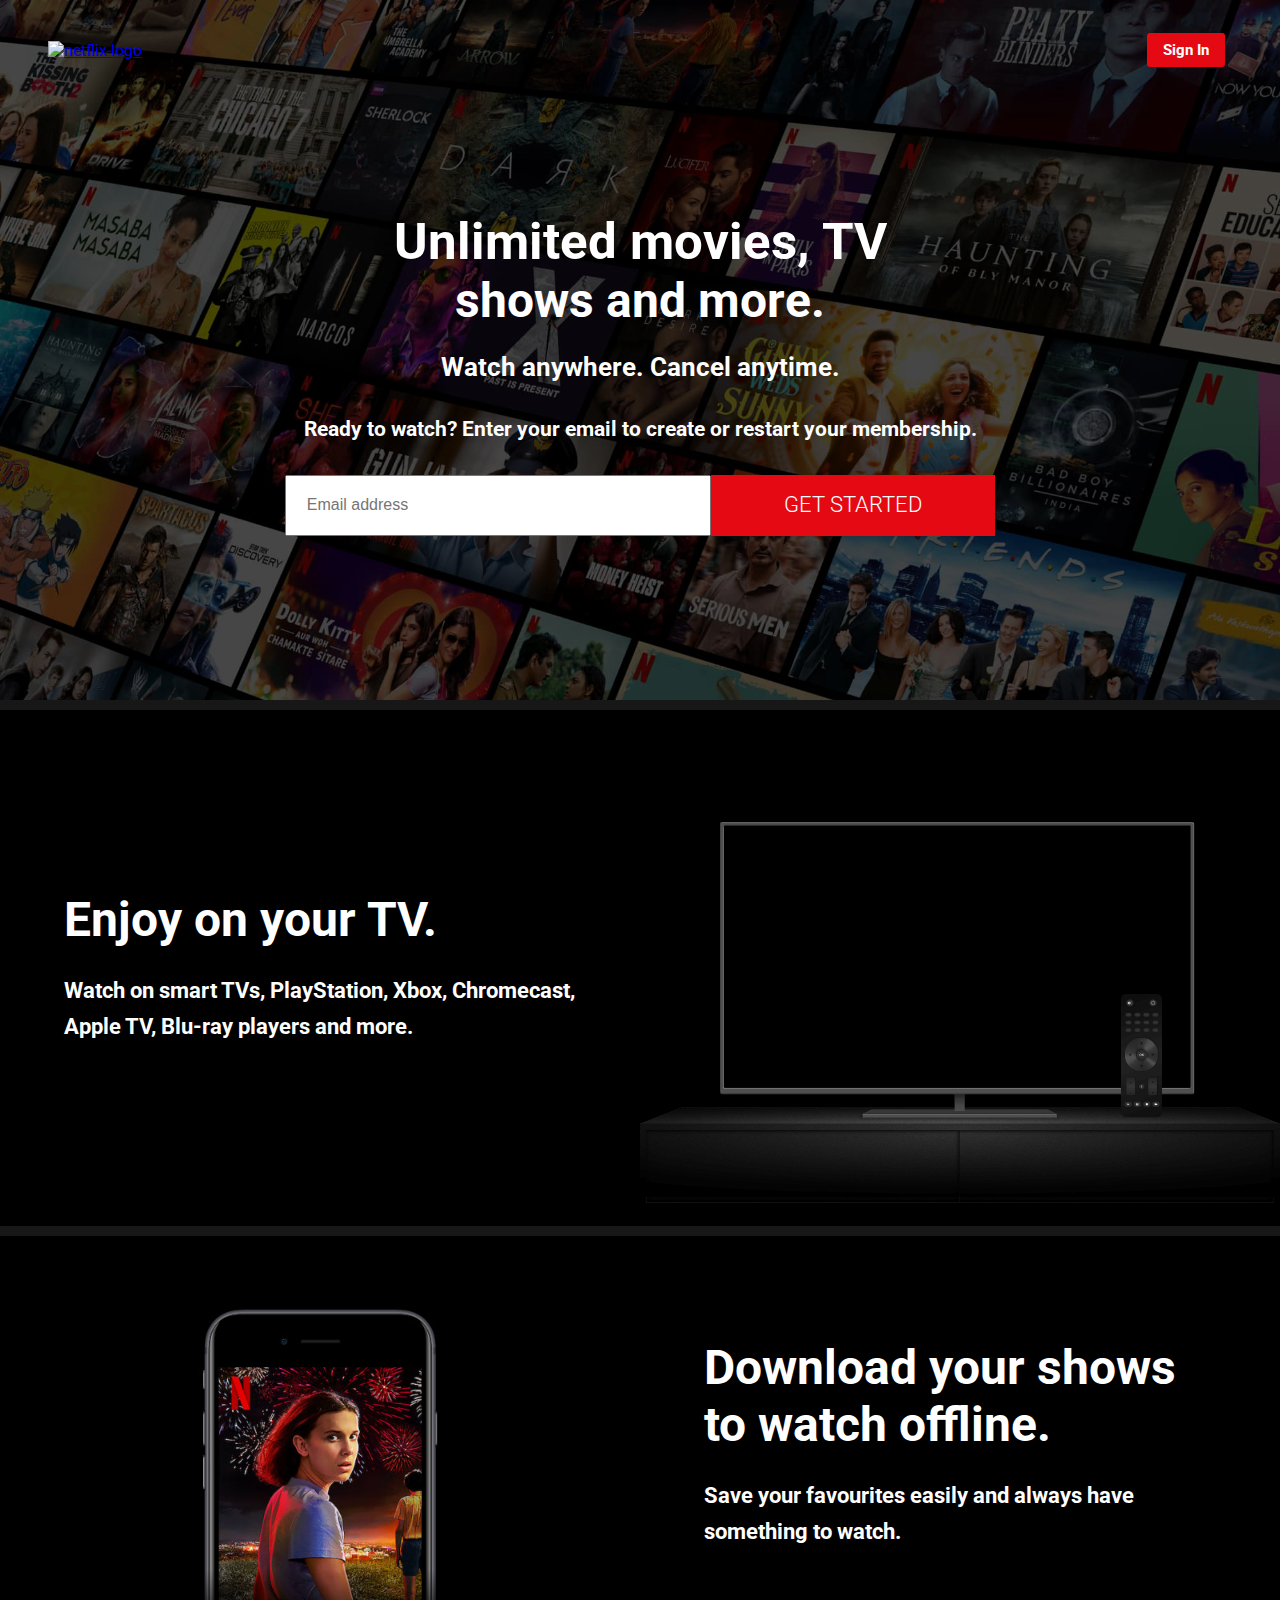
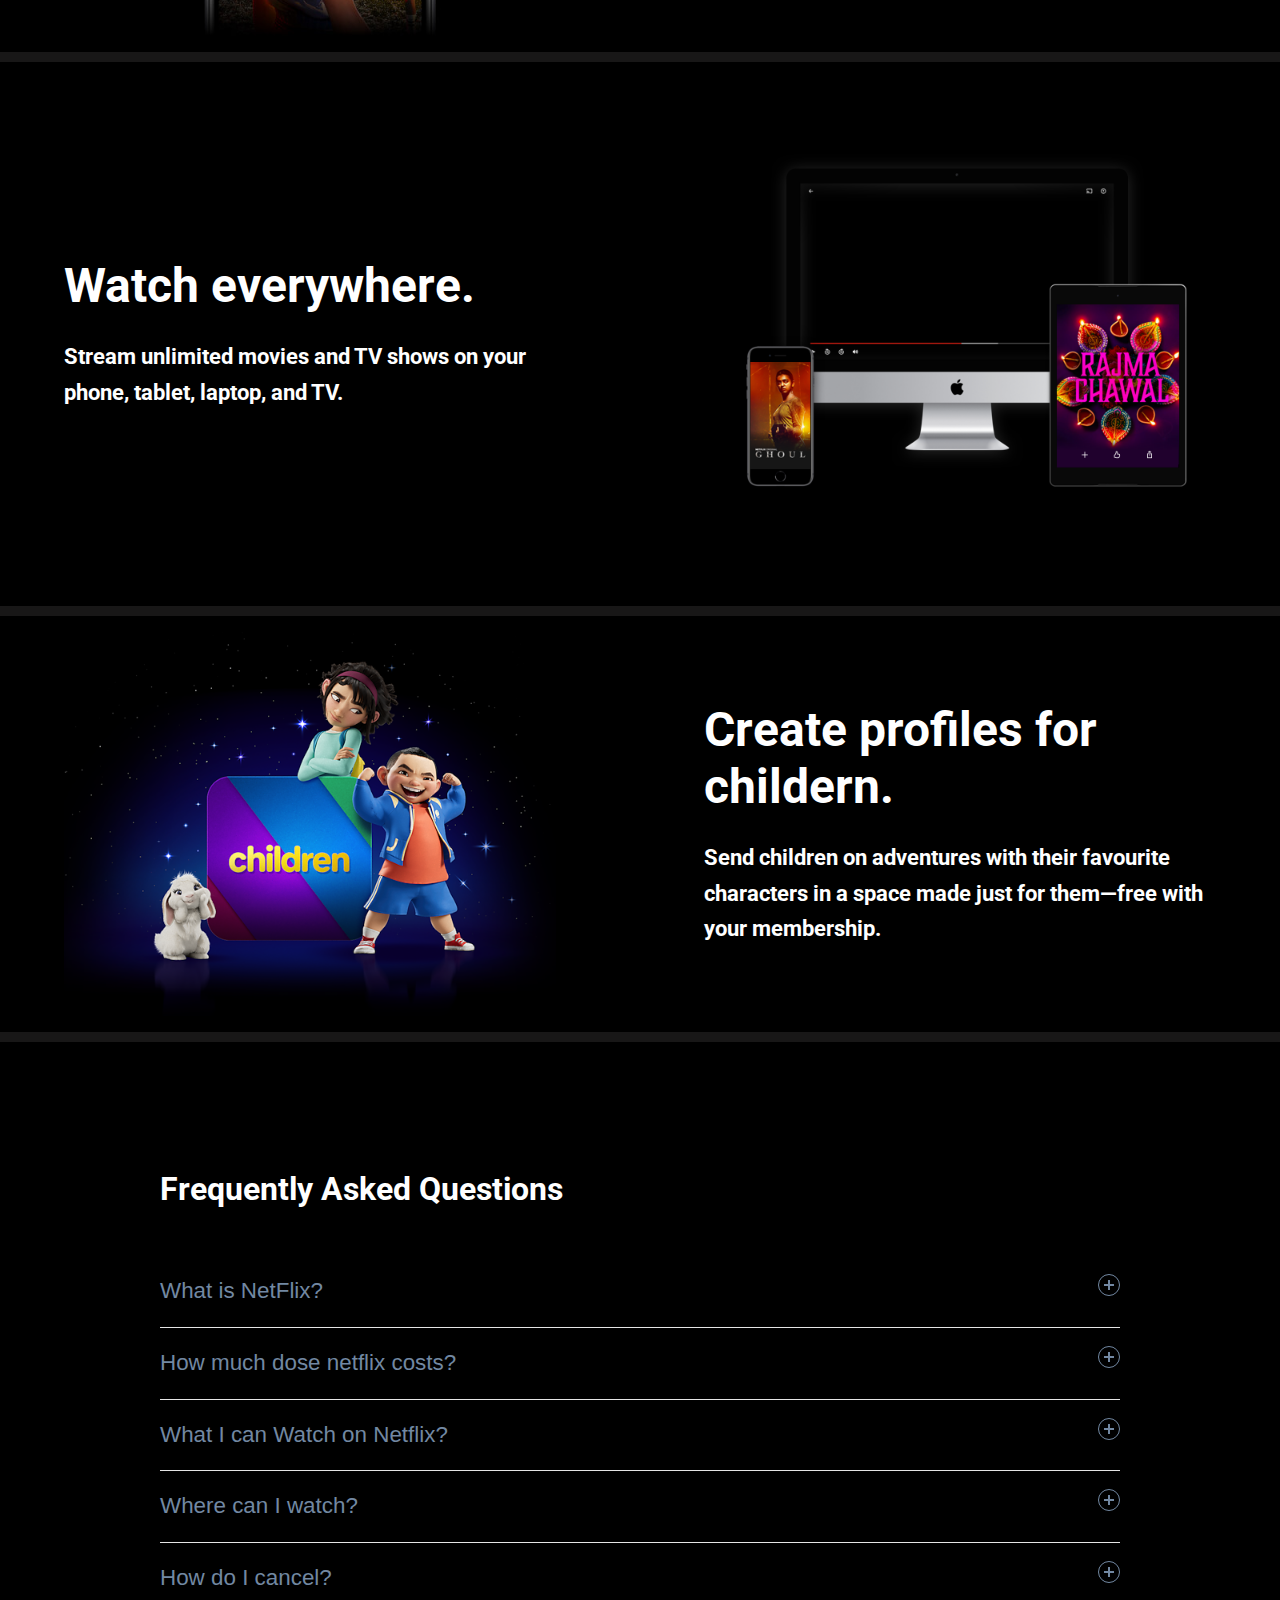
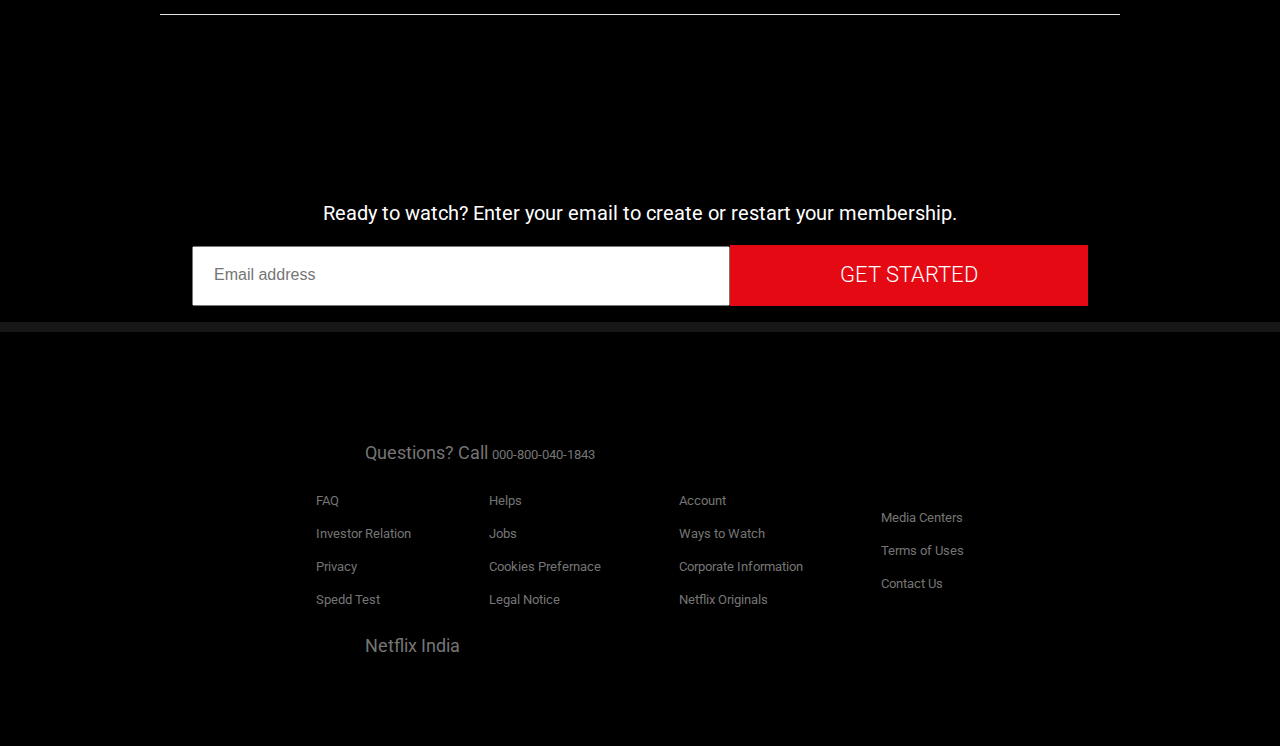
==== index.html @ 01a13a20 "Merge branch 'main' into main" ====
<!DOCTYPE html>
<html lang="en" style="overflow: hidden">

<head>
  <meta charset="UTF-8" />
  <meta name="viewport" content="width=device-width, initial-scale=1.0" />
  <title>NETFLIX UI CLONE</title>
  <link rel="stylesheet" href="css/style.css" />
  <link rel="shortcut icon" href="assets/favicon.svg" type="image/x-icon" />

  <link rel="stylesheet" href="https://pro.fontawesome.com/releases/v5.10.0/css/all.css" />
  <link rel="stylesheet" href="https://cdnjs.cloudflare.com/ajax/libs/font-awesome/4.7.0/css/font-awesome.min.css" />
</head>

<body>
  <div class="container">
    <nav class="navbar">
      <div class="logo flex">
        <a href="./index.html">
          <img src="https://www.freepnglogos.com/uploads/netflix-logo-0.png" alt="netflix-logo" /></a>
      </div>
      <div class="signin flex">
        <a href="./signin.html" class="btn">Sign In</a>
      </div>
    </nav>
    <div class="arrow-btn" id="myDIV">
      <a href="#"><span class="fas fa-angle-up"></span></a>
    </div>
    <div class="main-text flex">
      <div class="sec-1">
        <h1>Unlimited movies, TV</h1>
        <h2>shows and more.</h2>
        <h4>Watch anywhere. Cancel anytime.</h4>
        <h5>
          Ready to watch? Enter your email to create or restart your
          membership.
        </h5>
      </div>
      <div class="email-input flex">
        <input type="email" placeholder="Email address" /><a href="" class="btn">Get started</a>
      </div>
    </div>
  </div>
  <section class="sec-2 flex">
    <div class="enjoy-text flex">
      <h1>Enjoy on your TV.</h1>
      <h4>
        Watch on smart TVs, PlayStation, Xbox, Chromecast, Apple TV, Blu-ray
        players and more.
      </h4>
    </div>
    <div class="img">
      <img src="assets/tv.png" alt="" />
    </div>
  </section>
  <section class="sec-3 flex">
    <div class="download-text flex">
      <h1>Download your shows to watch offline.</h1>
      <h4>Save your favourites easily and always have something to watch.</h4>
    </div>
    <div class="img flex">
      <img src="assets/mobile-0819.jpg" alt="" />
    </div>
  </section>

  <section class="sec-3 flex sec-4">
    <div class="download-text flex">
      <h1>Watch everywhere.</h1>
      <h4>
        Stream unlimited movies and TV shows on your phone, tablet, laptop,
        and TV.
      </h4>
    </div>
    <div class="img flex">
      <img src="assets/device-pile-in.png" alt="" />
    </div>
  </section>
  <section class="sec-3 flex">
    <div class="download-text flex">
      <h1>Create profiles for childern.</h1>
      <h4>
        Send children on adventures with their favourite characters in a space
        made just for them—free with your membership.
      </h4>
    </div>
    <div class="img flex">
      <img
        src="assets/AAAABVxdX2WnFSp49eXb1do0euaj-F8upNImjofE77XStKhf5kUHG94DPlTiGYqPeYNtiox-82NWEK0Ls3CnLe3WWClGdiJP.png"
        alt="" />
    </div>
  </section>

  <section class="sec-5">
    <div class="container1">
      <h1>Frequently Asked Questions</h1>
      <div class="accordion">
        <div class="accordion-item">
          <button id="accordion-button-1" aria-expanded="false">
            <span class="accordion-title">What is NetFlix?</span>
            <span class="icon" aria-hidden="true"></span>
          </button>
          <div class="accordion-content">
            <p>
              Netflix is a streaming service that offers a wide variety of
              award-winning TV shows, movies, anime, documentaries and more –
              on thousands of internet-connected devices.<br />

              You can watch as much as you want, whenever you want, without a
              single ad – all for one low monthly price. There's always
              something new to discover, and new TV shows and movies are added
              every week!
            </p>
          </div>
        </div>
        <div class="accordion-item">
          <button id="accordion-button-2" aria-expanded="false">
            <span class="accordion-title">How much dose netflix costs?</span>
            <span class="icon" aria-hidden="true"></span>
          </button>
          <div class="accordion-content">
            <p>
              Watch Netflix on your smartphone, tablet, Smart TV, laptop, or
              streaming device, all for one fixed monthly fee. Plans range
              from ₹ 199 to ₹ 799 a month. No extra costs, no contracts.
            </p>
          </div>
        </div>
        <div class="accordion-item">
          <button id="accordion-button-3" aria-expanded="false">
            <span class="accordion-title">What I can Watch on Netflix?</span>
            <span class="icon" aria-hidden="true"></span>
          </button>
          <div class="accordion-content">
            <p>
              Netflix has an extensive library of feature films,
              documentaries,TV, shows, anime, award-winning Netflix originals,
              and more. Watch as much as you want, anytime you want.
            </p>
          </div>
        </div>
        <div class="accordion-item">
          <button id="accordion-button-4" aria-expanded="false">
            <span class="accordion-title">Where can I watch?</span>
            <span class="icon" aria-hidden="true"></span>
          </button>
          <div class="accordion-content">
            <p>
              Watch anywhere, anytime, on an unlimited number of devices. Sign
              in with your Netflix account to watch instantly on the web at
              netflix.com from your personal computer or on any
              internet-connected device that offers the Netflix app, including
              smart TVs, smartphones, tablets, streaming media players and
              game consoles. You can also download your favourite shows with
              the iOS, Android, or Windows 10 app. Use downloads to watch
              while you're on the go and without an internet connection. Take
              Netflix with you anywhere.
            </p>
          </div>
        </div>
        <div class="accordion-item">
          <button id="accordion-button-5" aria-expanded="false">
            <span class="accordion-title">How do I cancel?</span>
            <span class="icon" aria-hidden="true"></span>
          </button>
          <div class="accordion-content">
            <p>
              Netflix is flexible. There are no annoying contracts and no
              commitments. You can easily cancel your account online in two
              clicks. There are no cancellation fees – start or stop your
              account anytime.
            </p>
          </div>
        </div>
      </div>
    </div>
    <div class="text flex">
      <p style="font-size: 20px">
        Ready to watch? Enter your email to create or restart your membership.
      </p>
      <div class="email-input flex">
        <input type="email" placeholder="Email address" /><a href="" class="btn">Get started</a>
      </div>
    </div>
  </section>

  <footer class="flex">
    <div class="div flex">
      <p>Questions? Call <a href="tel:tel:000-8">000-800-040-1843</a></p>
    </div>
    <div class="all-items flex">
      <div class="ul-1 flex">
        <ul>
          <li><a href="#faqs">FAQ</a></li>
          <li><a href="">Investor Relation</a></li>
          <li><a href="">Privacy</a></li>
          <li><a href="">Spedd Test</a></li>
        </ul>
        <ul>
          <li><a href="">Helps</a></li>
          <li><a href="">Jobs</a></li>
          <li><a href="">Cookies Prefernace</a></li>
          <li><a href="">Legal Notice</a></li>
        </ul>
      </div>
      <div class="ul-2 flex">
        <ul>
          <li><a href="">Account</a></li>
          <li><a href="">Ways to Watch</a></li>
          <li><a href="">Corporate Information</a></li>
          <li><a href="">Netflix Originals</a></li>
        </ul>
        <ul>
          <li><a href="">Media Centers</a></li>
          <li><a href="">Terms of Uses</a></li>
          <li><a href="">Contact Us</a></li>
        </ul>
      </div>
    </div>
    <div class="india flex">
      <p>Netflix India</p>
    </div>
  </footer>
  <script src="js/index.js"></script>
</body>

</html>
---- css/style.css ----
@import url("https://fonts.googleapis.com/css2?family=Roboto&display=swap");
* {
  padding: 0;
  margin: 0;
  box-sizing: border-box;
}
@keyframes pulsate {
  0% {
    transform: scale(1);
  }
  50% {
    transform: scale(1.1);
  }
  100% {
    transform: scale(1);
  }
}
@keyframes load-remove {
  from {
    -webkit-clip-path: inset(0 0 0% 0);
    clip-path: inset(0 0 0% 0);
  }
  to {
    -webkit-clip-path: inset(0 0 100% 0);
    clip-path: inset(0 0 100% 0);
  }
}
.loading-screen {
  margin: 0;
  padding: 0;
  position: absolute;
  display: flex;
  align-items: center;
  justify-content: center;
  width: 100%;
  height: 100vh;
  z-index: 10;
  background-color: #000000;
}
.loading-screen img {
  max-width: 40vw;
  transition: all 0.25s;
  animation: pulsate 1s infinite;
}
@media (max-width: 718px) {
  .loading-screen img {
    max-width: 70vw;
    transition: all 0.25s;
    animation: pulsate 1s infinite;
  }
}
html {
  scroll-behavior: smooth;
}
body {
  font-family: "Roboto", sans-serif;
  background: #181717;
}
.flex {
  display: flex;
  align-items: center;
  justify-content: center;
}
.container {
  background: rgba(0, 0, 0, 0.637) url(../assets/netflex-bg.jpg);
  height: 700px;
  width: 100%;
  background-blend-mode: screen;
  background-position: center;
  background-size: cover;
  background-blend-mode: darken;
}
.navbar {
  display: flex;
  padding: 1rem 0;
  height: 100px;
}
.signin {
  justify-content: flex-end;
  margin-right: 55px;
  width: 50%;
}
.logo {
  width: 50%;
  justify-content: flex-start;
  padding: 0 3rem;
}

.btn {
  background: #e50914;
  color: #fff;
  font-size: 15px;
  font-weight: 700;
  padding: 0.5rem 1rem;
  text-decoration: none;
  justify-self: flex-end;
  text-align: center;
  border-radius: 3px;
}
.navbar img {
  width: 150px;
  height: 76%;
}
.main-text {
  width: 60%;
  margin: auto;
  color: #fff;
  padding: 1.8rem;
  flex-direction: column;
  margin-top: 3rem;
}
.sec-1 {
  text-align: center;
  font-size: 1.6rem;
  padding: 2rem 0;
  line-height: 1.3;
}
.sec-1 h2 {
  font-size: 3rem;
  line-height: 1.1;
}
.sec-1 h4 {
  margin-top: 1.4rem;
}
.sec-1 h5 {
  margin-top: 2rem;
  font-size: 1.3rem;
}
.email-input {
  width: 100%;
}
.email-input input {
  width: 60%;
  padding: 1.3rem 20px;
}
.email-input input::placeholder {
  font-size: 16px;
}
.email-input .btn {
  width: 40% !important;
  border-radius: 0;
  display: inline-block;
  padding: 1rem 0;
  padding-bottom: 1.2rem;
  font-size: 1.4rem;
  text-transform: uppercase;
  font-weight: 300;
  text-align: center;
}
.sec-2 {
  background: black;
  margin-top: 10px;
  width: 100%;
  flex-wrap: wrap;
}
.sec-2 .enjoy-text,
.sec-3 .download-text {
  width: 50%;
  color: #fff;
  flex-direction: column;
}
.enjoy-text h1,
.enjoy-text h4 {
  font-size: 3rem;
  width: 80%;
}
.download-text h1,
.download-text h4 {
  font-size: 3rem;
  width: 80%;
}
.enjoy-text h4,
.download-text h4 {
  font-size: 1.4rem;
  line-height: 1.6;
  margin-top: 25px;
}
.sec-2 .img,
.sec-3 .img {
  width: 50%;
}
.sec-2 .img img {
  width: 100%;
  height: 100%;
}
.sec-3 .img img {
  width: 80%;
  height: 80%;
}
.sec-3,
.sec-4 {
  width: 100%;
  margin-top: 10px;
  background: black;
  flex-direction: row-reverse;
}
.sec-4 {
  flex-direction: row;
  color: #fff;
}
.sec-4 .img {
  padding: 5% 0;
}
section {
  padding: 1rem 0;
}
/*FAQ section*/
.sec-5 {
  width: 100%;
  background: black;
  margin-top: 10px;
  color: white;
}
.sec-5 h1 {
  padding-top: 5%;
  padding-bottom: 5%;
}
.container1 {
  margin: auto;
  padding: 4rem;
  width: 68rem;
}

.accordion .accordion-item {
  border-bottom: 1px solid #e5e5e5;
}

.accordion .accordion-item button[aria-expanded="true"] {
  border-bottom: 1px solid #03b5d2;
}

.accordion button {
  position: relative;
  display: block;
  text-align: left;
  width: 100%;
  padding: 1em 0;
  color: #7288a2;
  font-size: 1.4rem;
  font-weight: 400;
  border: none;
  background: none;
  outline: none;
}

.accordion button:hover,
.accordion button:focus {
  cursor: pointer;
  color: #03b5d2;
}

.accordion button:hover::after,
.accordion button:focus::after {
  cursor: pointer;
  color: #03b5d2;
  border: 1px solid #03b5d2;
}

.accordion button .accordion-title {
  padding: 1em 1.5em 1em 0;
}

.accordion button .icon {
  display: inline-block;
  position: absolute;
  top: 18px;
  right: 0;
  width: 22px;
  height: 22px;
  border: 1px solid;
  border-radius: 22px;
}

.accordion button .icon::before {
  display: block;
  position: absolute;
  content: "";
  top: 9px;
  left: 5px;
  width: 10px;
  height: 2px;
  background: currentColor;
}
.accordion button .icon::after {
  display: block;
  position: absolute;
  content: "";
  top: 5px;
  left: 9px;
  width: 2px;
  height: 10px;
  background: currentColor;
}

.accordion button[aria-expanded="true"] {
  color: #03b5d2;
}
.accordion button[aria-expanded="true"] .icon::after {
  width: 0;
}
.accordion button[aria-expanded="true"] + .accordion-content {
  opacity: 1;
  max-height: 17em;
  transition: all 200ms linear;
  will-change: opacity, max-height;
}
.accordion .accordion-content {
  width: 100%;
  line-height: 2.2rem;
  opacity: 0;
  max-height: 0;
  overflow: hidden;
  transition: opacity 200ms linear, max-height 200ms linear;
  will-change: opacity, max-height;
}
.accordion .accordion-content p {
  font-size: 1.4rem;
  padding-bottom: 1rem;
  font-weight: 500;
  margin: 2rem 0rem;
}

.text {
  flex-direction: column;
  margin-top: 8%;
  width: 100%;
  text-align: center;
}
.text .email-input {
  width: 70%;
  margin-top: 20px;
}
footer {
  margin-top: 10px;
  background: black;
  padding: 7% 7%;
  color: #757575;
  flex-direction: column;
}
footer .div {
  margin-bottom: 20px;
  width: 100%;
}
.div p {
  padding-left: 25%;
  flex-wrap: wrap;
  width: 100%;
}

.all-items {
  align-items: flex-start !important;
}
footer ul {
  list-style: none;
  margin: 0 2rem;
}
footer ul li {
  padding: 7px;
}
footer a {
  text-decoration: none;
  color: #757575;
  font-size: 13px;
}
footer a:hover {
  border-bottom: 1px solid #757575;
}
.india {
  padding-left: 20%;
  width: 90%;
  align-items: flex-start !important;
}
.india p {
  width: 100%;
}

/* login page */

.from {
  width: 450px;
  margin: auto;
  background: rgba(0, 0, 0, 0.75);
  padding: 3%;
  padding-bottom: 6%;
}
.from form {
  width: 100%;
  flex-direction: column;
}
.from input {
  background: #333;
  width: 90%;
  padding: 1.2rem 0.6rem;
  border-radius: 4px;
  margin: 10px;
  outline: none;
  border: none;
}
.from input::placeholder {
  font-size: 16px;
  color: #8c8c8c;
  padding-left: 15px;
}
.from h1 {
  padding: 20px 0;
  align-self: flex-start;
  padding-left: 40px;
}
.from .btn {
  border: none;
  width: 90%;
  margin-top: 30px;
  padding: 1rem 0;
  padding-right: 80px;
  padding-left: 60px;
}
.else {
  width: 90%;
  font-size: 14px;
  color: rgb(167, 167, 167);
}
.else .in {
  width: 50%;
  text-align: start;
}
.in input {
  background: #737373 !important;
}
.help {
  width: 50%;
  text-align: end;
}
p {
  margin-top: 20px;
  font-size: large;
}

i {
  padding-right: 30px;
}

.social-login {
  margin-top: 4%;
}

.social-1 .btn {
  padding-right: 98px;
  background: #de5246;
}

.social-2 .btn {
  background: #3b5998;
}

.social-3 .btn {
  padding-right: 100px;
  background: #00acee;
}

.social-inside {
  margin-top: 50px;
}

@media (max-width: 916px) {
  .container {
    height: auto;
  }
  .main-text {
    width: 70%;
  }
  .sec-2,
  .sec-3 {
    flex-direction: column;
  }
  .sec-2 .enjoy-text,
  .sec-3 .download-text {
    width: 100%;
  }
  .enjoy-text h1,
  .enjoy-text h4 {
    width: 90%;
    text-align: center;
    padding-top: 3rem;
  }
  .download-text h1,
  .download-text h4 {
    width: 90%;
    text-align: center;
    padding-top: 3rem;
  }
  .enjoy-text h4,
  .download-text h4 {
    padding-top: 0;
    margin-top: 15px;
  }
  .sec-2 .img {
    width: 100%;
    display: flex;
    align-items: center;
    justify-content: center;
  }
  .sec-2 .img img {
    width: 70%;
    height: 70%;
  }
  .sec-3 .img img {
    width: 100%;
    height: 100%;
  }
}
@media (max-width: 718px) {
  .from {

    width: 100%;
    background: black;
  }
  .from input {
    width: 95%;
  }
  .from .btn {
    width: 95%;
  }
  .from h1 {
    padding-left: 20px;
  }
  .else {
    width: 95%;
  }
}
@media (max-width: 247px) and (min-width: 200px) {
  html {
    font-size: 20%;
  }
}
@media (max-width: 200px) and (min-width: 55px) {
  html {
    font-size: 5%;
  }
}
@media (max-width: 525px) {
  .main-text {
    width: 100%;
  }
  .email-input {
    flex-direction: column;
  }
  .email-input input {
    width: 90%;
  }
  .email-input .btn {
    display: block;
    margin-top: 10px;
    font-size: 1rem;
  }
  .questions {
    width: 90%;
  }
  .ul-1,
  .ul-2 {
    flex-direction: column;
  }
  html {
    font-size: 70.25%;
  }
  .all-items {
    text-align: justify;
  }
  .ul-1,
  .ul-2 {
    align-items: flex-start !important;
  }
  .navbar img {
    width: 100px;
    height: 30px;
  }
  .logo {
    padding: 0 1rem;
  }
  .signin {
    margin-right: 22px;
  }
}

/*Scroller css*/
.arrow-btn {
  position: fixed;
  bottom: 30px;
  right: 30px;
  z-index: 9;
  display: none;
}

.arrow-btn a {
  height: 50px;
  width: 45px;
  text-align: center;
  background-color: #f2f2f2;
  display: block;
  border-radius: 35px;
  cursor: pointer;
}
.arrow-btn a span {
  color: black;
  line-height: 50px;
  font-size: 25px;
}

.signup-link{
  display: inline;
  text-decoration: none;
  color: #fff;
}

.sign-up-para{
  color:#737373;
}


/* .sign-up-div{
  margin-top: 2%;
} */
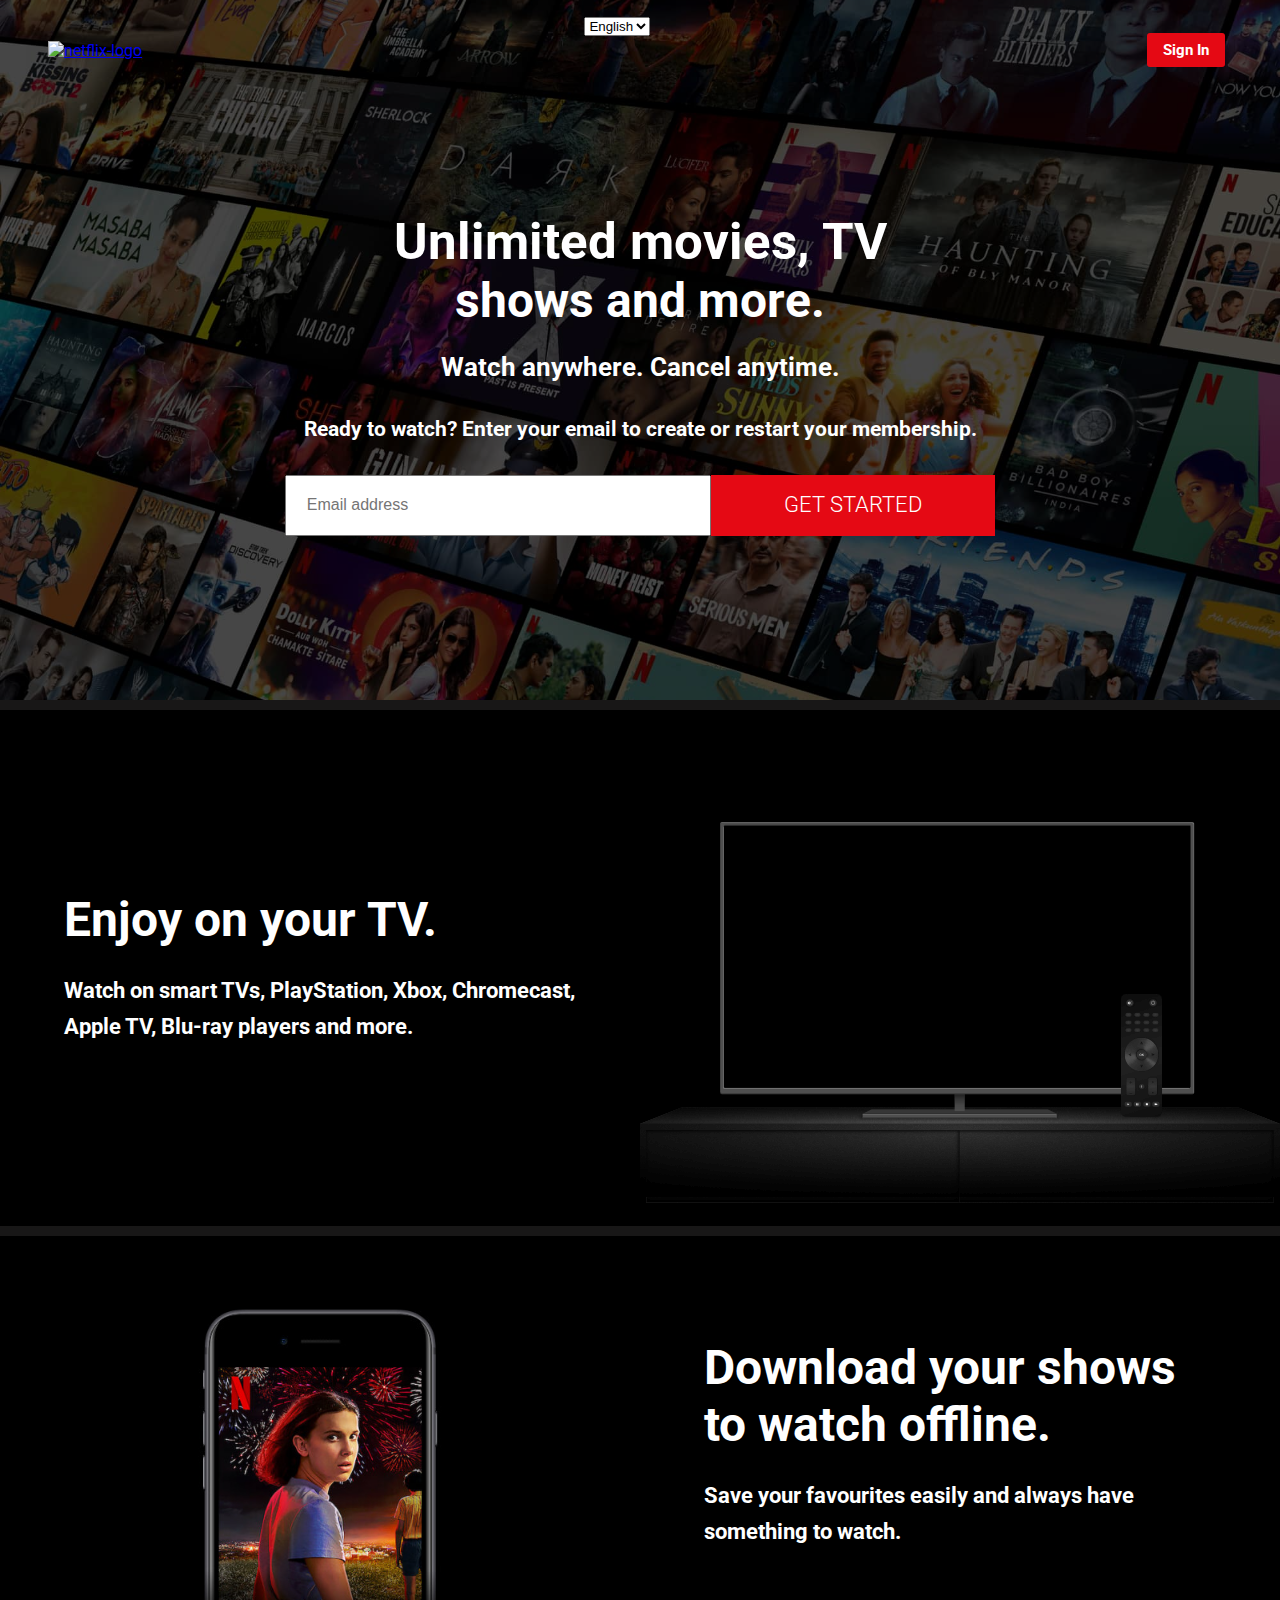
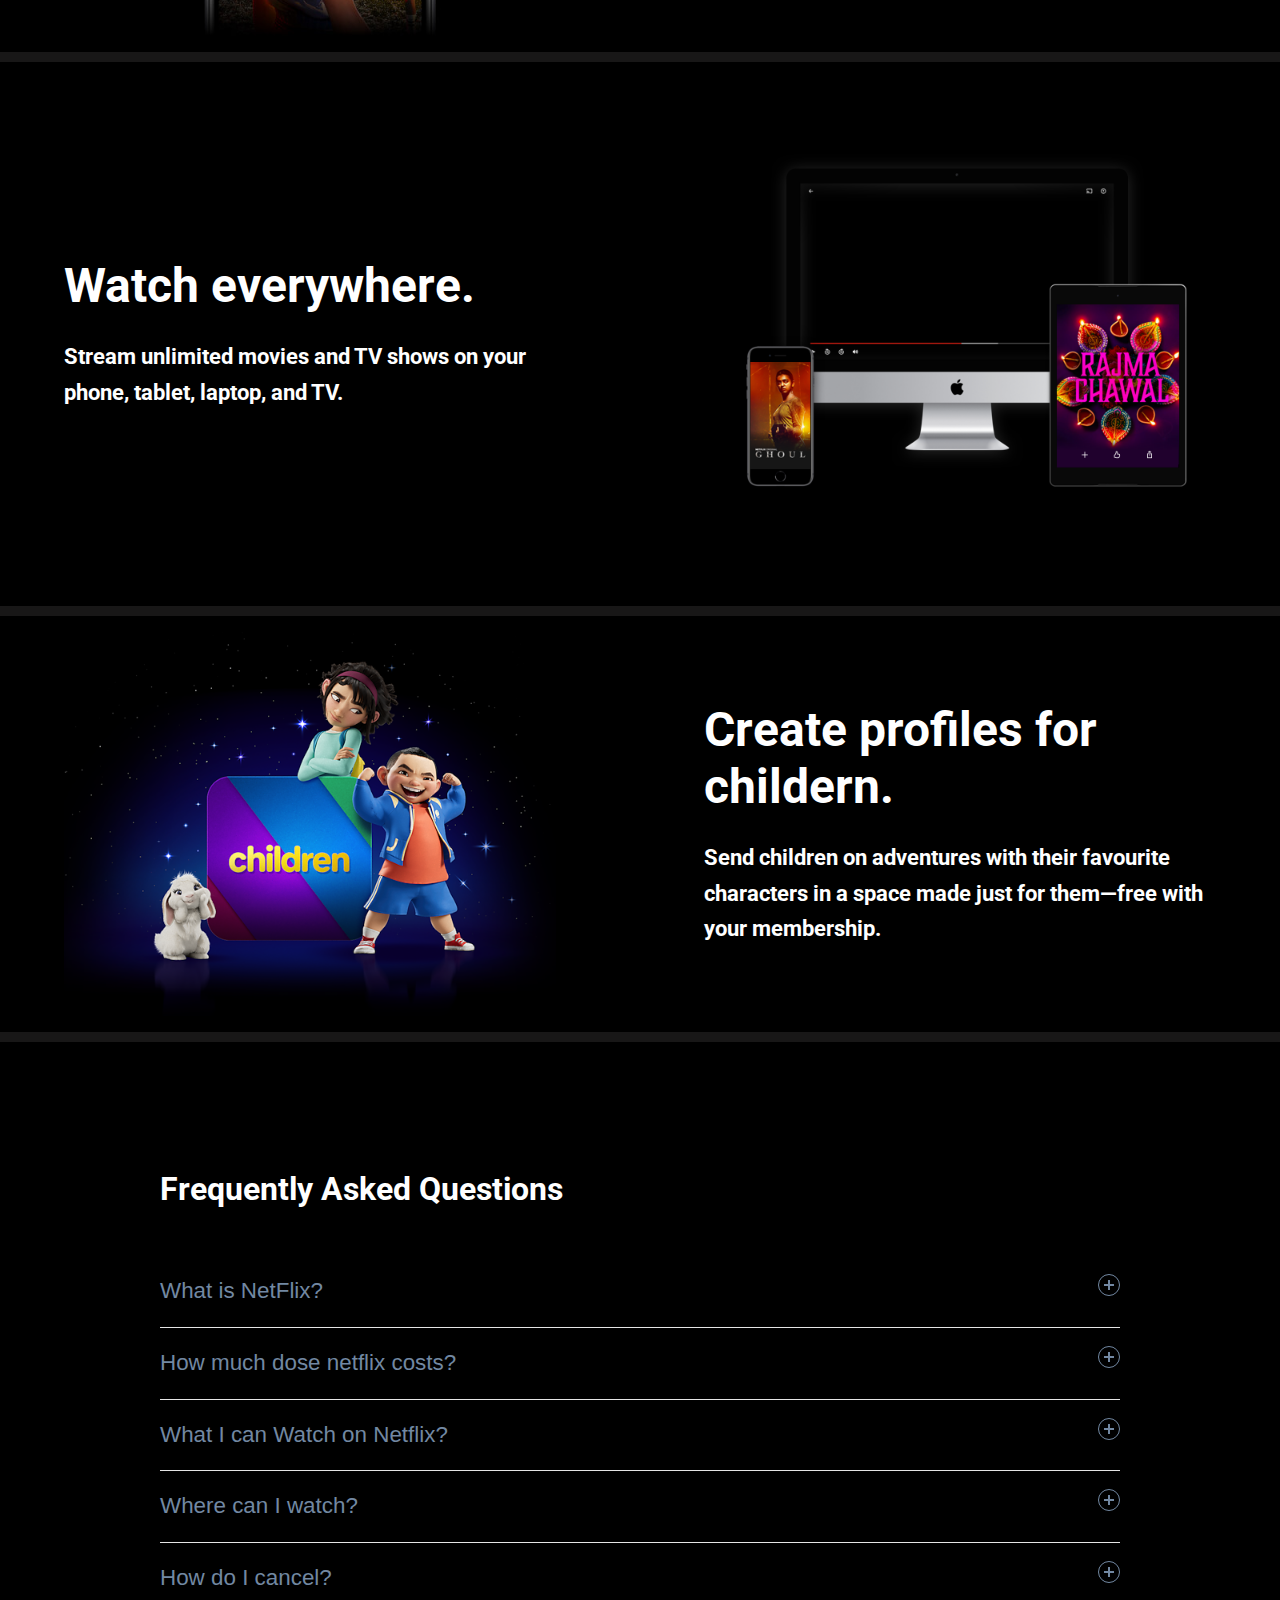
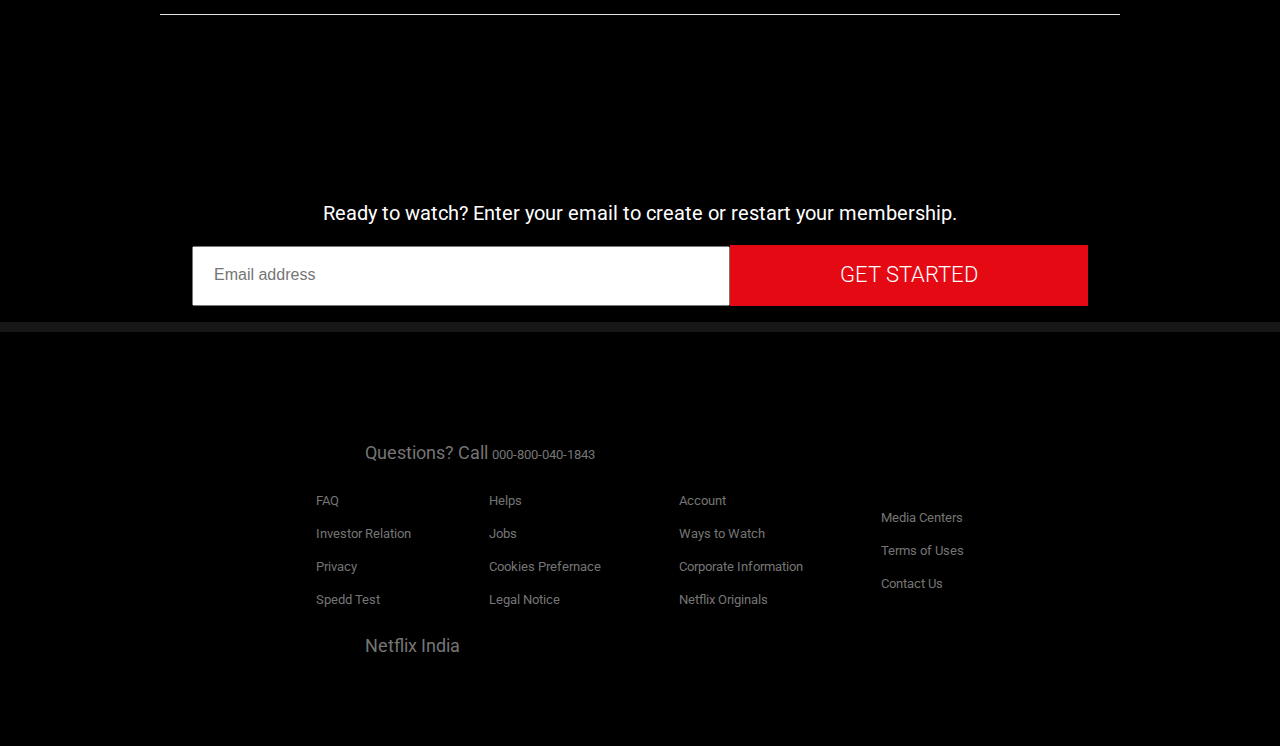
==== commit a4ce57c5: "Added language option bar in navbar" ====
--- a/index.html
+++ b/index.html
@@ -1,5 +1,5 @@
 <!DOCTYPE html>
-<html lang="en" style="overflow: hidden">
+<html lang="en">
 
 <head>
   <meta charset="UTF-8" />
@@ -19,6 +19,16 @@
         <a href="./index.html">
           <img src="https://www.freepnglogos.com/uploads/netflix-logo-0.png" alt="netflix-logo" /></a>
       </div>
+      
+    <div class="Language">
+      <div class="select">
+        <select>
+          <option value="0">English</option>
+          <option value="1">हिंदी</option>
+        </select>
+      </div>
+    </div>
+      
       <div class="signin flex">
         <a href="./signin.html" class="btn">Sign In</a>
       </div>
@@ -223,4 +233,4 @@
   <script src="js/index.js"></script>
 </body>
 
-</html>+</html>
--- a/css/style.css
+++ b/css/style.css
@@ -96,6 +96,7 @@
   justify-self: flex-end;
   text-align: center;
   border-radius: 3px;
+  cursor: pointer;
 }
 .navbar img {
   width: 150px;
@@ -430,6 +431,11 @@
   width: 50%;
   text-align: end;
 }
+
+.help a {
+  cursor: pointer;
+  color: #b3b3b3;
+}
 p {
   margin-top: 20px;
   font-size: large;
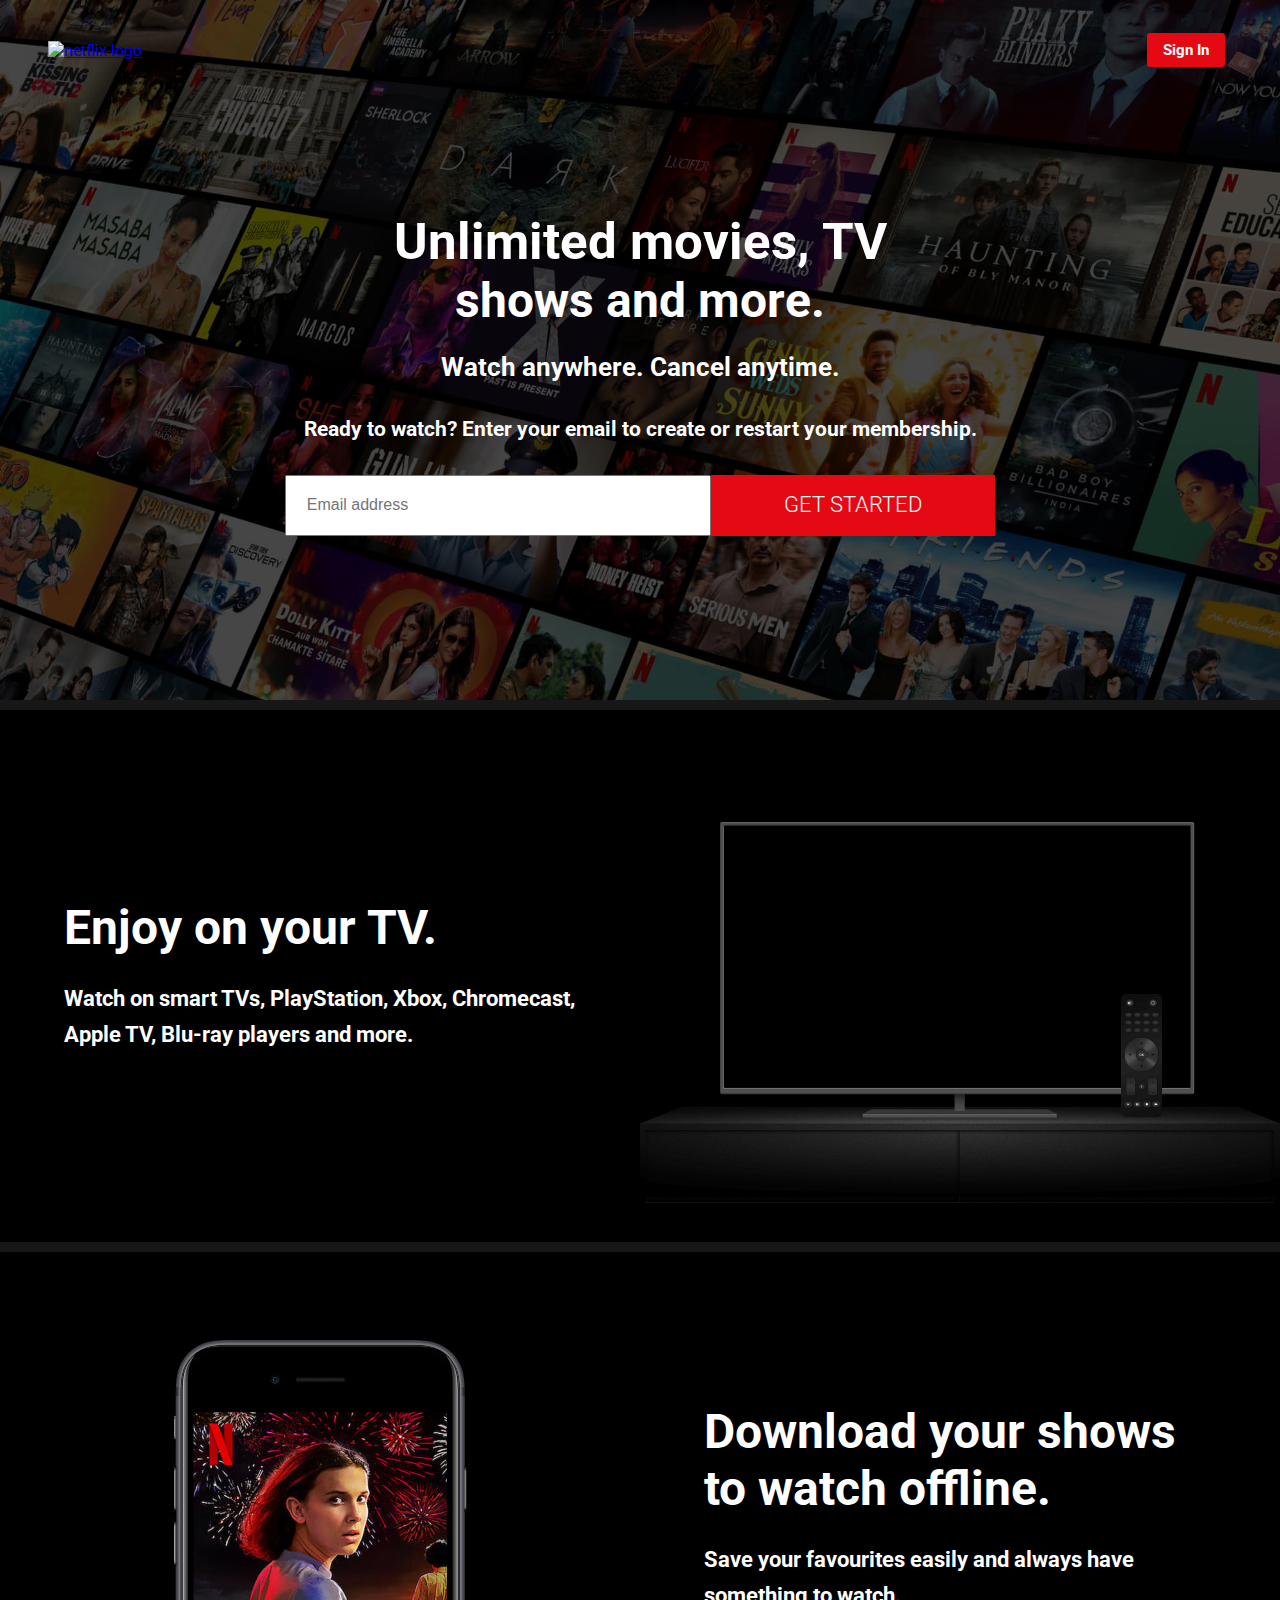
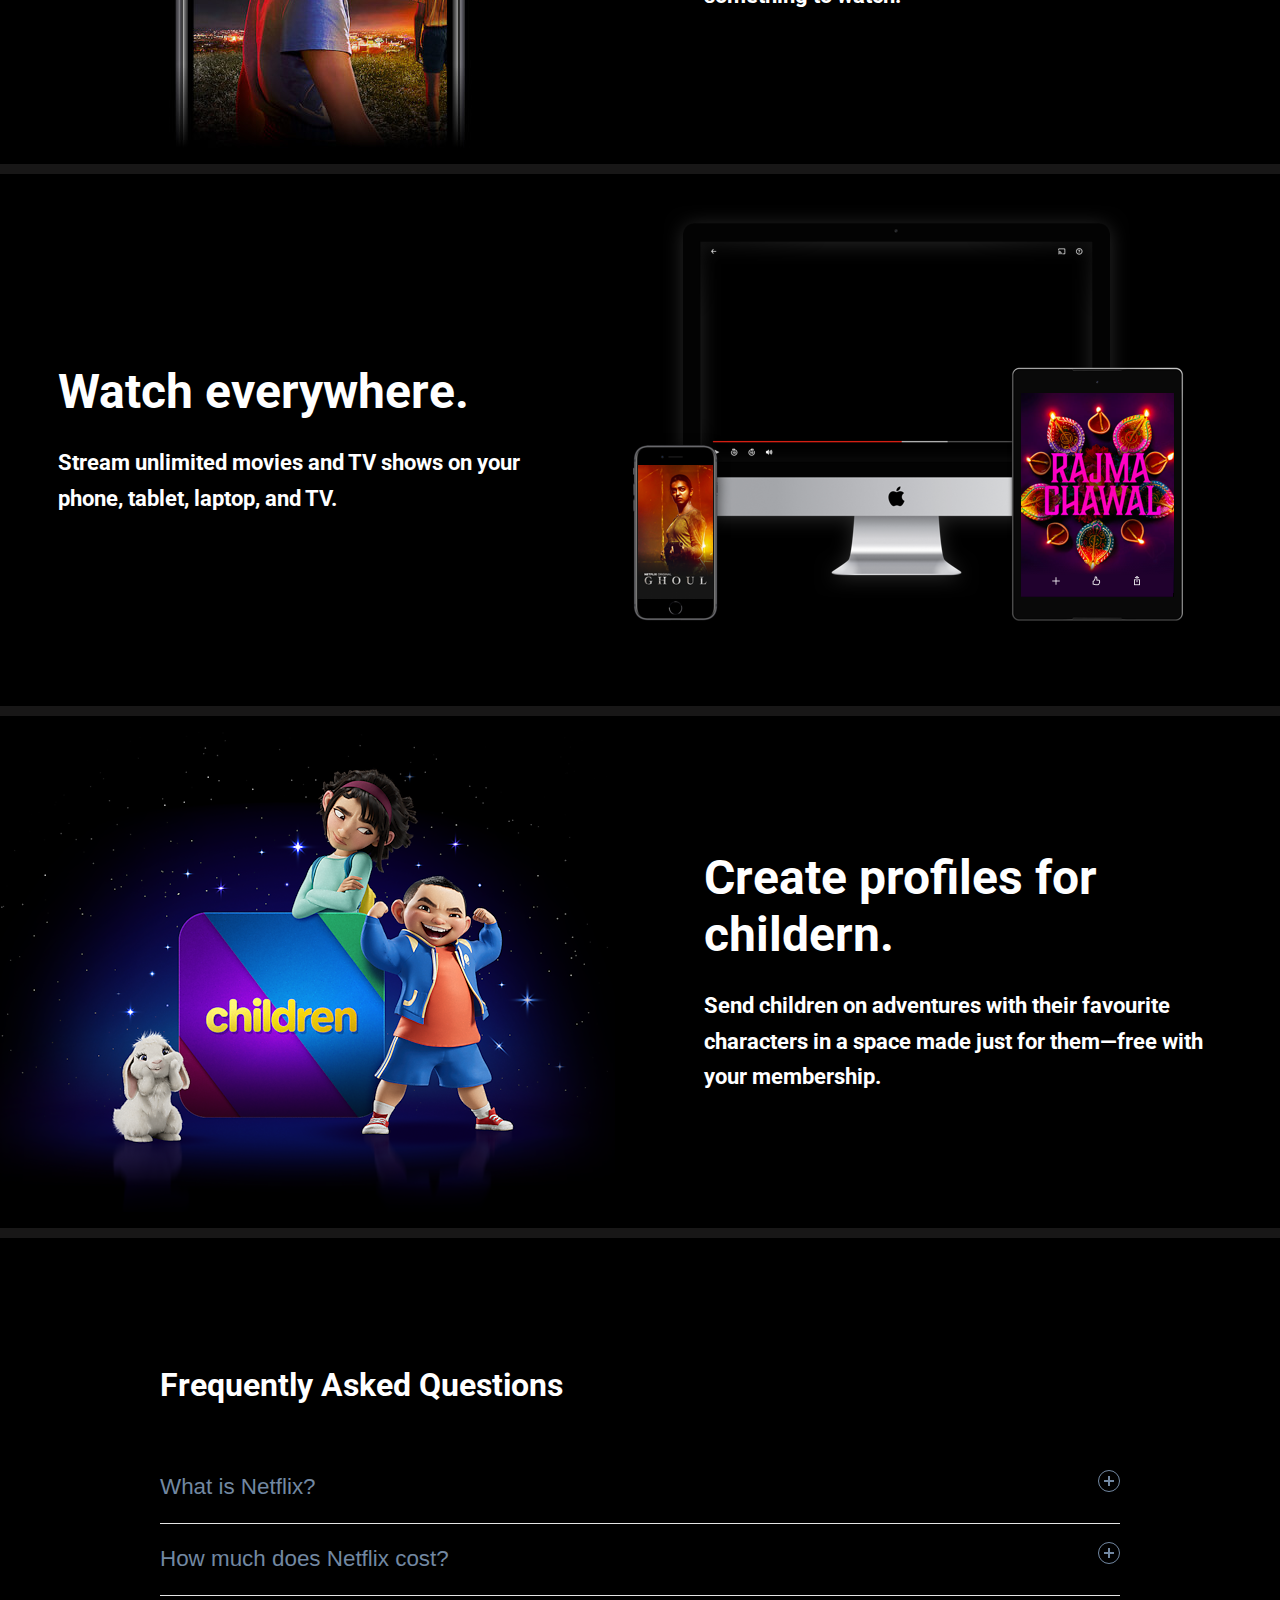
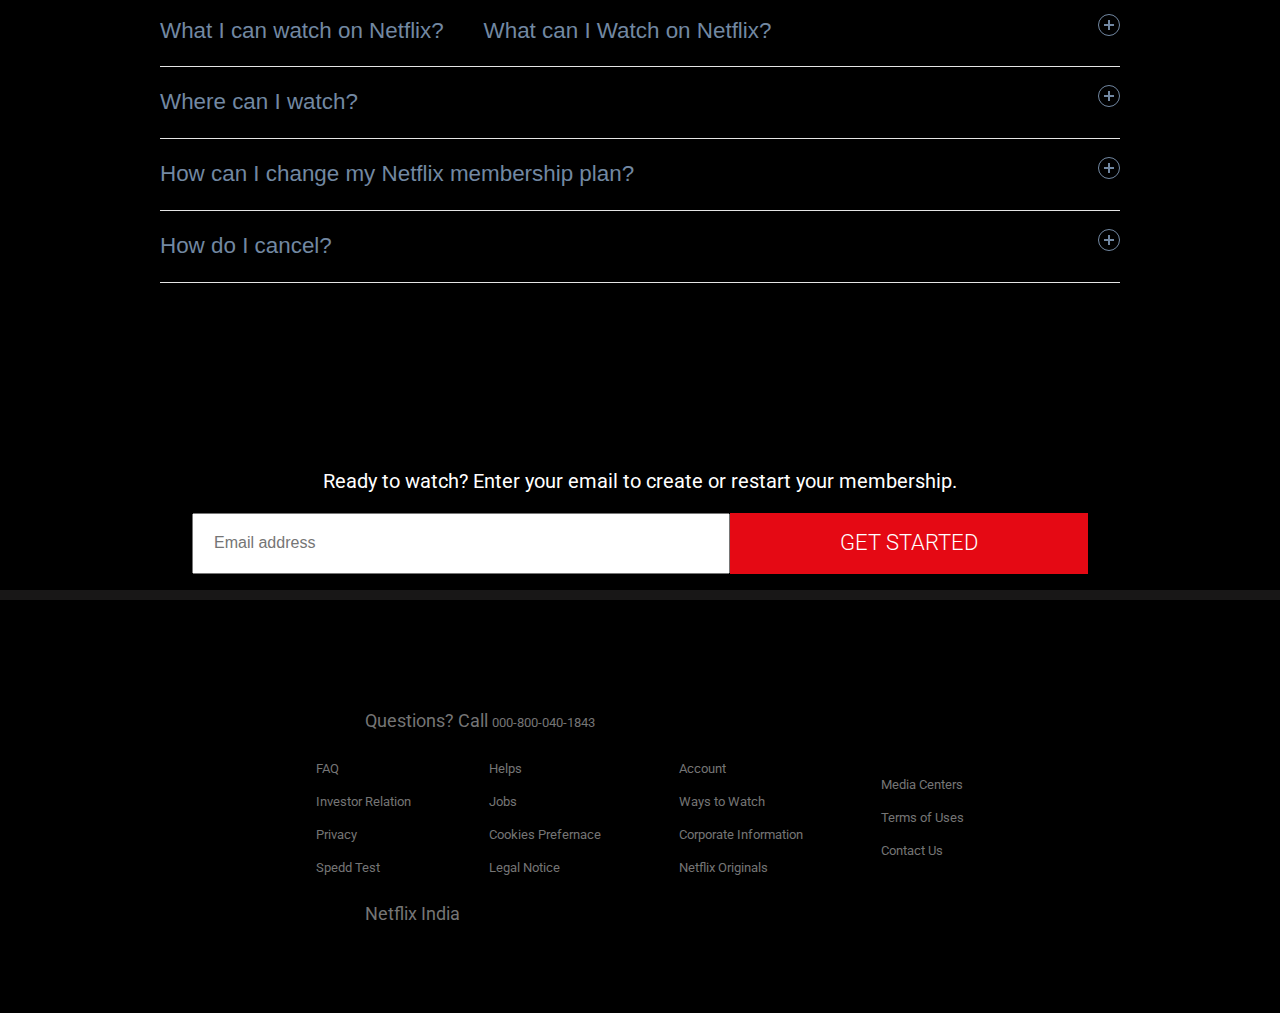
==== commit 87780abc: "Merge branch 'main' into branch1" ====
--- a/index.html
+++ b/index.html
@@ -19,16 +19,6 @@
         <a href="./index.html">
           <img src="https://www.freepnglogos.com/uploads/netflix-logo-0.png" alt="netflix-logo" /></a>
       </div>
-      
-    <div class="Language">
-      <div class="select">
-        <select>
-          <option value="0">English</option>
-          <option value="1">हिंदी</option>
-        </select>
-      </div>
-    </div>
-      
       <div class="signin flex">
         <a href="./signin.html" class="btn">Sign In</a>
       </div>
@@ -60,7 +50,9 @@
       </h4>
     </div>
     <div class="img">
-      <img src="assets/tv.png" alt="" />
+      <video autoplay="" playsinline="" muted="" loop="" height="400px" width="465px">
+        <source src="https://assets.nflxext.com/ffe/siteui/acquisition/ourStory/fuji/desktop/video-tv-in-0819.m4v" type="video/mp4">
+      </video>
     </div>
   </section>
   <section class="sec-3 flex">
@@ -68,7 +60,7 @@
       <h1>Download your shows to watch offline.</h1>
       <h4>Save your favourites easily and always have something to watch.</h4>
     </div>
-    <div class="img flex">
+    <div class="image flex">
       <img src="assets/mobile-0819.jpg" alt="" />
     </div>
   </section>
@@ -81,8 +73,13 @@
         and TV.
       </h4>
     </div>
-    <div class="img flex">
-      <img src="assets/device-pile-in.png" alt="" />
+    <div class="image flex">
+      <div class="img1">
+      <!-- <img src="assets/device-pile-in.png" alt="" /> -->
+      <video autoplay="" playsinline="" muted="" loop="">
+        <source src="https://assets.nflxext.com/ffe/siteui/acquisition/ourStory/fuji/desktop/video-devices-in.m4v" type="video/mp4">
+      </video>
+    </div>
     </div>
   </section>
   <section class="sec-3 flex">
@@ -93,7 +90,7 @@
         made just for them—free with your membership.
       </h4>
     </div>
-    <div class="img flex">
+    <div class="image flex">
       <img
         src="assets/AAAABVxdX2WnFSp49eXb1do0euaj-F8upNImjofE77XStKhf5kUHG94DPlTiGYqPeYNtiox-82NWEK0Ls3CnLe3WWClGdiJP.png"
         alt="" />
@@ -106,7 +103,7 @@
       <div class="accordion">
         <div class="accordion-item">
           <button id="accordion-button-1" aria-expanded="false">
-            <span class="accordion-title">What is NetFlix?</span>
+            <span class="accordion-title">What is Netflix?</span>
             <span class="icon" aria-hidden="true"></span>
           </button>
           <div class="accordion-content">
@@ -124,7 +121,7 @@
         </div>
         <div class="accordion-item">
           <button id="accordion-button-2" aria-expanded="false">
-            <span class="accordion-title">How much dose netflix costs?</span>
+            <span class="accordion-title">How much does Netflix cost?</span>
             <span class="icon" aria-hidden="true"></span>
           </button>
           <div class="accordion-content">
@@ -137,7 +134,10 @@
         </div>
         <div class="accordion-item">
           <button id="accordion-button-3" aria-expanded="false">
-            <span class="accordion-title">What I can Watch on Netflix?</span>
+            <span class="accordion-title">What I can watch on Netflix?</span>
+
+            <span class="accordion-title">What can I Watch on Netflix?</span>
+
             <span class="icon" aria-hidden="true"></span>
           </button>
           <div class="accordion-content">
@@ -168,6 +168,19 @@
           </div>
         </div>
         <div class="accordion-item">
+          <button id="accordion-button-4" aria-expanded="false">
+            <span class="accordion-title">How can I change my Netflix membership plan?</span>
+            <span class="icon" aria-hidden="true"></span>
+          </button>
+          <div class="accordion-content">
+            <p>
+              To change your Netflix streaming, 
+              go to your account page and select ‘Change Plan’ to view the available streaming plans. 
+              Then make your choice.
+            </p>
+          </div>
+        </div>
+        <div class="accordion-item">
           <button id="accordion-button-5" aria-expanded="false">
             <span class="accordion-title">How do I cancel?</span>
             <span class="icon" aria-hidden="true"></span>
@@ -233,4 +246,4 @@
   <script src="js/index.js"></script>
 </body>
 
-</html>
+</html>--- a/css/style.css
+++ b/css/style.css
@@ -4,51 +4,6 @@
   margin: 0;
   box-sizing: border-box;
 }
-@keyframes pulsate {
-  0% {
-    transform: scale(1);
-  }
-  50% {
-    transform: scale(1.1);
-  }
-  100% {
-    transform: scale(1);
-  }
-}
-@keyframes load-remove {
-  from {
-    -webkit-clip-path: inset(0 0 0% 0);
-    clip-path: inset(0 0 0% 0);
-  }
-  to {
-    -webkit-clip-path: inset(0 0 100% 0);
-    clip-path: inset(0 0 100% 0);
-  }
-}
-.loading-screen {
-  margin: 0;
-  padding: 0;
-  position: absolute;
-  display: flex;
-  align-items: center;
-  justify-content: center;
-  width: 100%;
-  height: 100vh;
-  z-index: 10;
-  background-color: #000000;
-}
-.loading-screen img {
-  max-width: 40vw;
-  transition: all 0.25s;
-  animation: pulsate 1s infinite;
-}
-@media (max-width: 718px) {
-  .loading-screen img {
-    max-width: 70vw;
-    transition: all 0.25s;
-    animation: pulsate 1s infinite;
-  }
-}
 html {
   scroll-behavior: smooth;
 }
@@ -80,6 +35,8 @@
   margin-right: 55px;
   width: 50%;
 }
+
+
 .logo {
   width: 50%;
   justify-content: flex-start;
@@ -102,6 +59,32 @@
   width: 150px;
   height: 76%;
 }
+.img {
+  background: url('../assets/tv.png') no-repeat top left transparent;
+  width: 00px; 
+  height: 500px; 
+  position: relative;
+}
+.img video {
+  position: absolute;
+  top: 30px; /* Adjust top position */
+  left: 85px; /* Adjust left position */
+}
+.image > .img1 {
+  background: url('../assets/device-pile-in.png') no-repeat top left transparent;
+  width: 700px; 
+  height: 500px; 
+  position: relative;
+}
+.image > .img1 video {
+  position: absolute;
+  top: 30px; /* Adjust top position */
+  left: 85px; /* Adjust left position */
+  opacity: 0.4;
+}
+
+
+
 .main-text {
   width: 60%;
   margin: auto;
@@ -219,7 +202,7 @@
 .container1 {
   margin: auto;
   padding: 4rem;
-  width: 68rem;
+  max-width: 68rem;
 }
 
 .accordion .accordion-item {
@@ -301,7 +284,7 @@
 }
 .accordion button[aria-expanded="true"] + .accordion-content {
   opacity: 1;
-  max-height: 17em;
+  max-height: 50em;
   transition: all 200ms linear;
   will-change: opacity, max-height;
 }
@@ -412,8 +395,8 @@
   width: 90%;
   margin-top: 30px;
   padding: 1rem 0;
-  padding-right: 80px;
-  padding-left: 60px;
+  display: block;
+  margin: auto;
 }
 .else {
   width: 90%;
@@ -446,11 +429,11 @@
 }
 
 .social-login {
+  width: 100%;
   margin-top: 4%;
 }
 
 .social-1 .btn {
-  padding-right: 98px;
   background: #de5246;
 }
 
@@ -459,12 +442,11 @@
 }
 
 .social-3 .btn {
-  padding-right: 100px;
   background: #00acee;
 }
 
 .social-inside {
-  margin-top: 50px;
+  margin-top: 25px;
 }
 
 @media (max-width: 916px) {
@@ -516,7 +498,6 @@
 }
 @media (max-width: 718px) {
   .from {
-
     width: 100%;
     background: black;
   }
@@ -618,6 +599,7 @@
 }
 
 .sign-up-para{
+  text-align: center;
   color:#737373;
 }
 
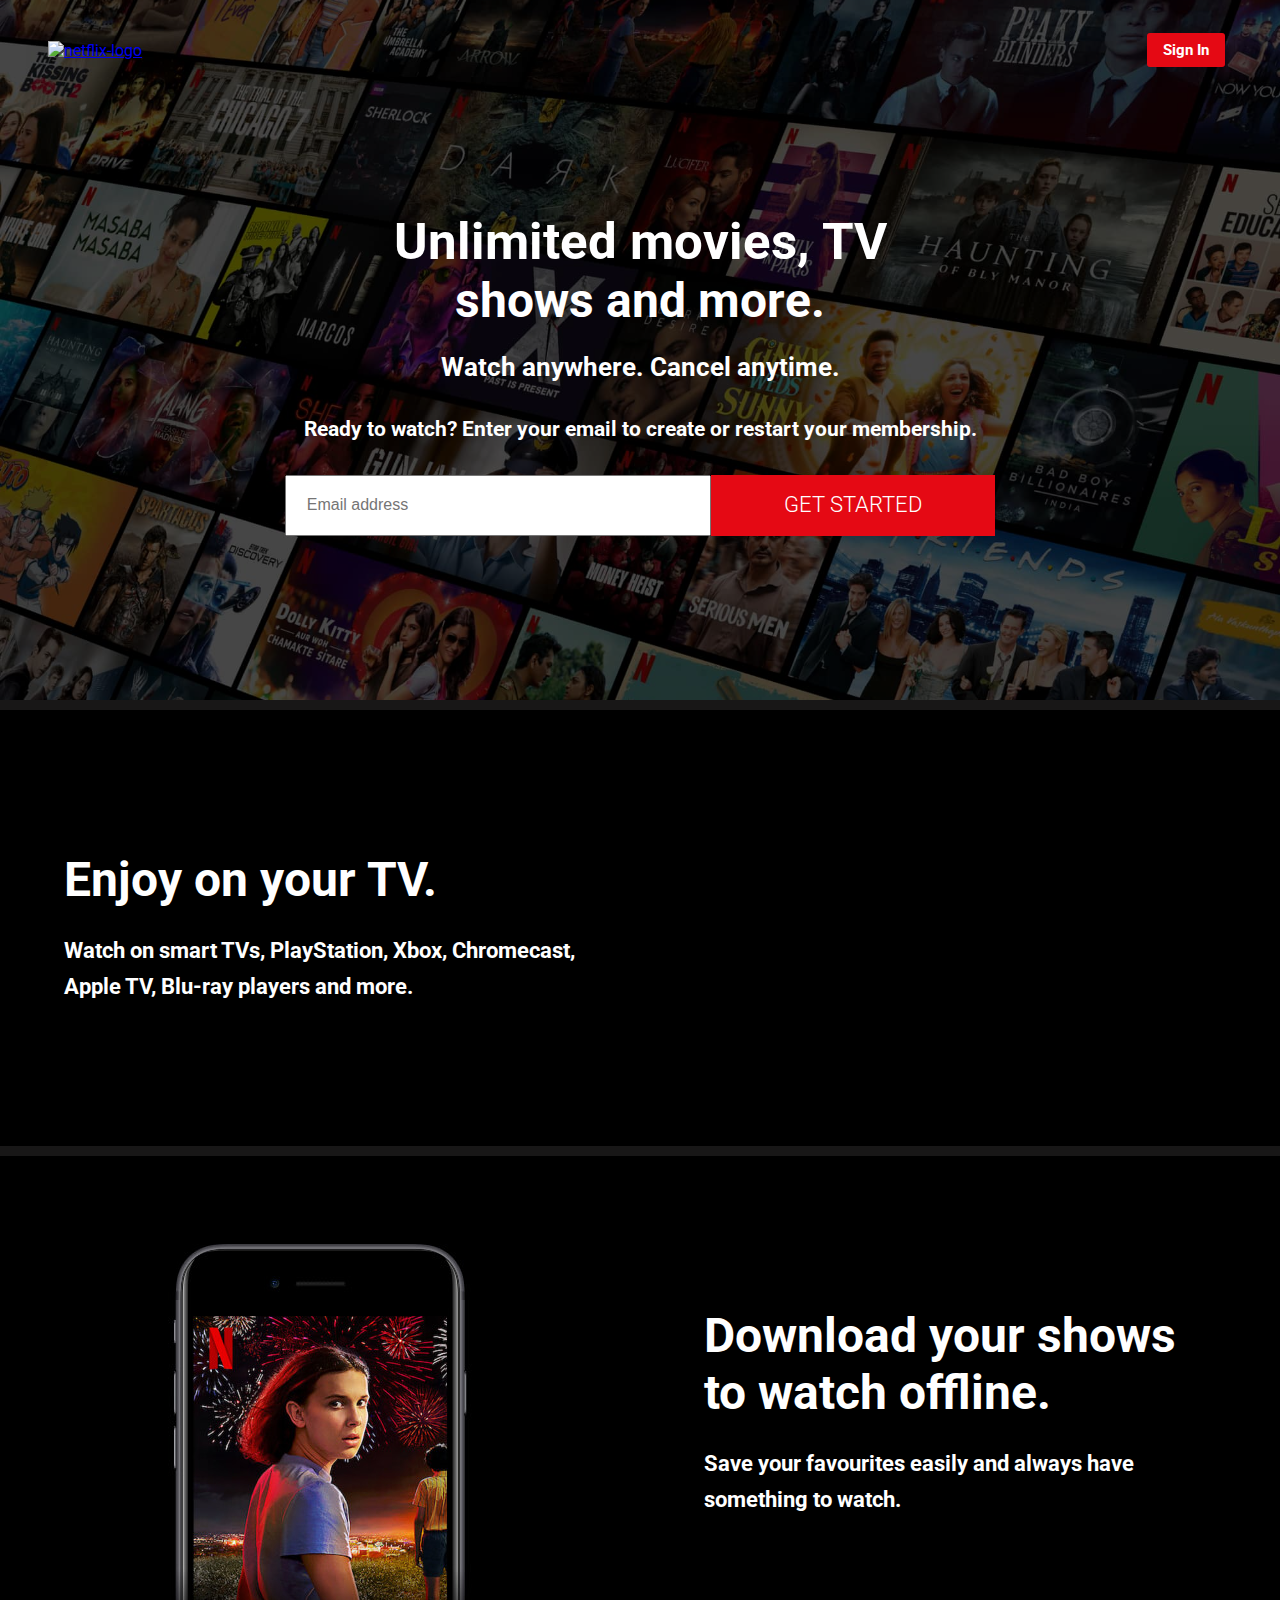
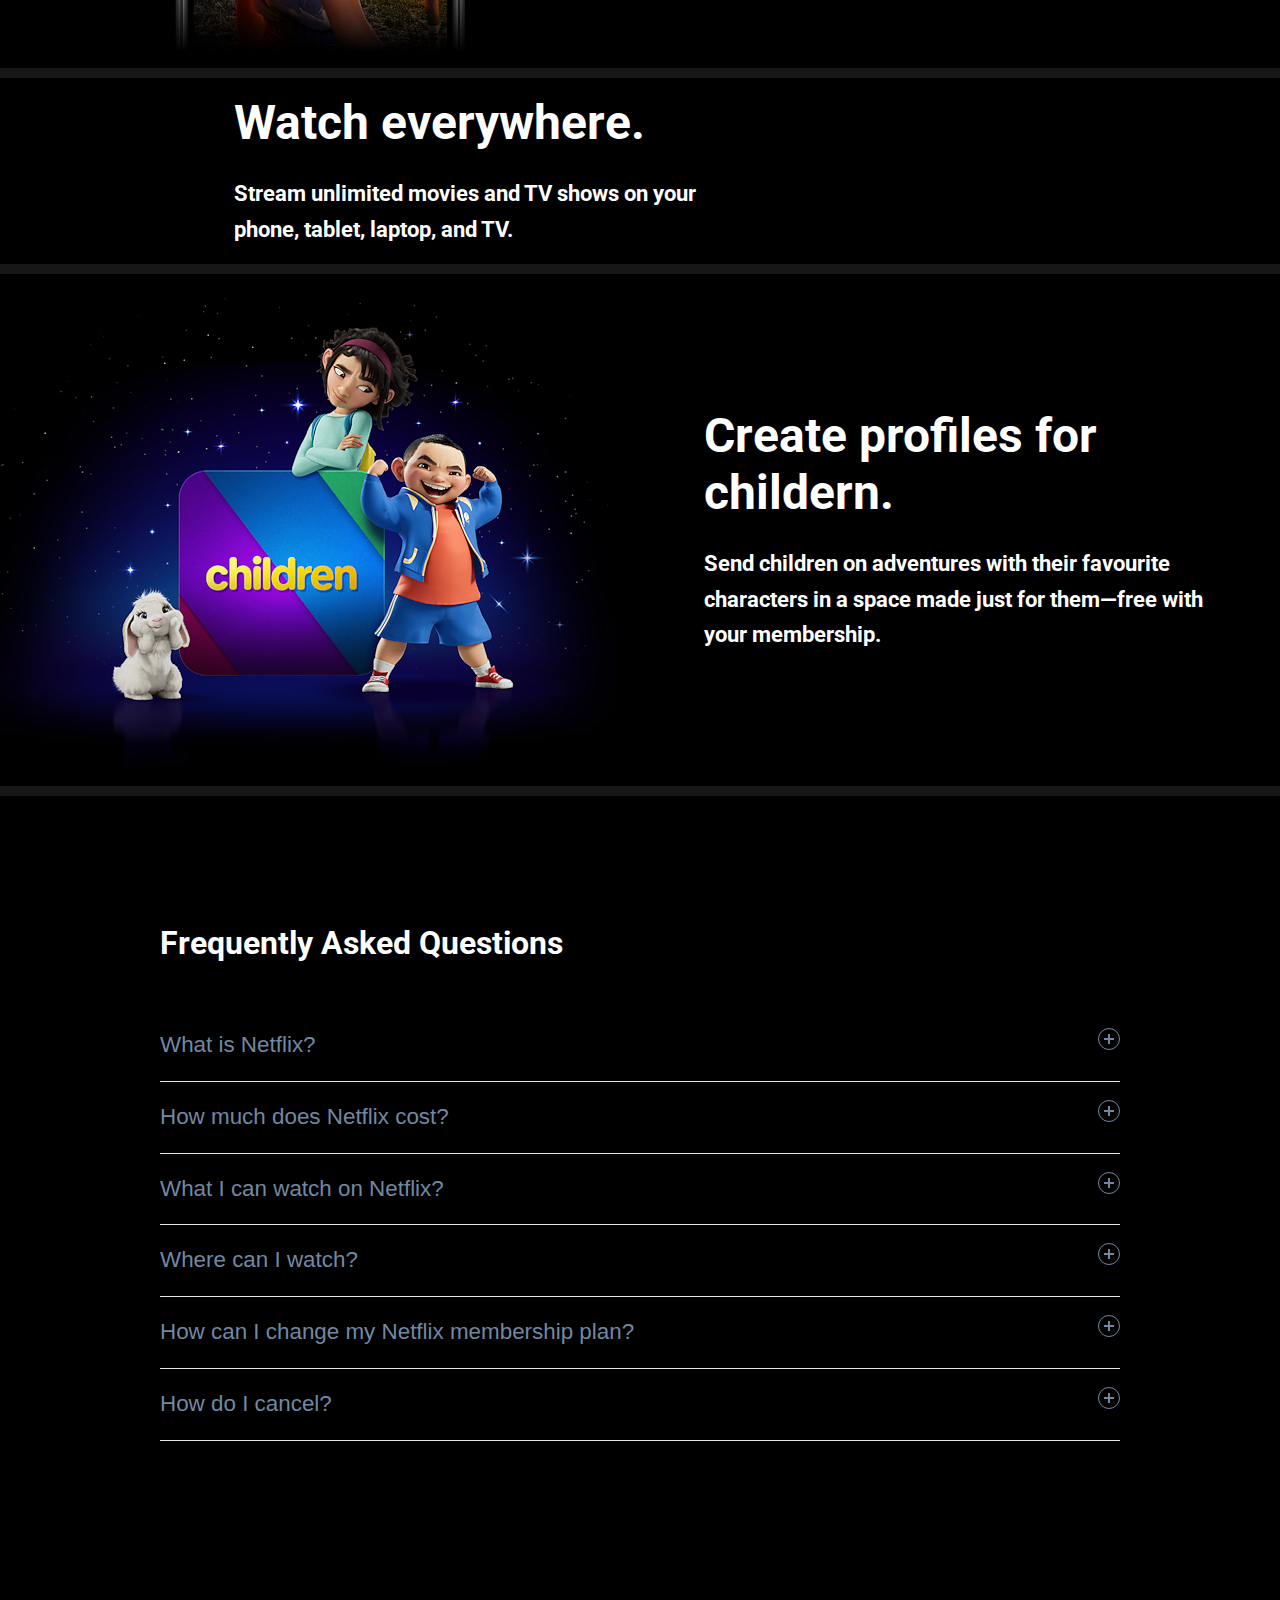
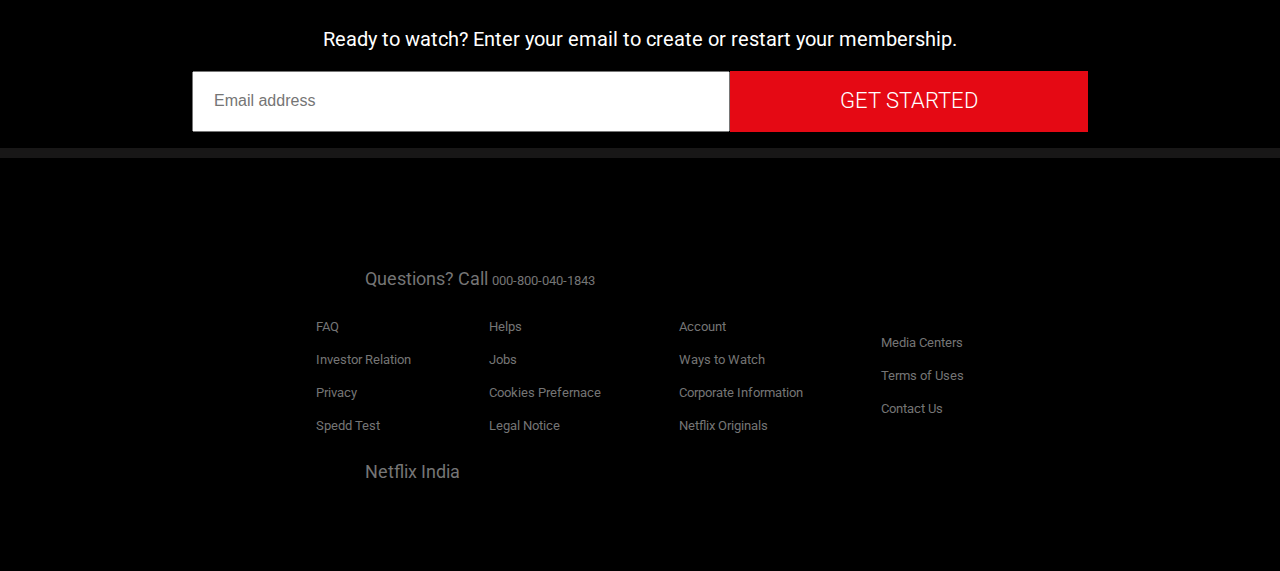
==== commit a55d7003: "update index.html" ====
--- a/index.html
+++ b/index.html
@@ -135,9 +135,6 @@
         <div class="accordion-item">
           <button id="accordion-button-3" aria-expanded="false">
             <span class="accordion-title">What I can watch on Netflix?</span>
-
-            <span class="accordion-title">What can I Watch on Netflix?</span>
-
             <span class="icon" aria-hidden="true"></span>
           </button>
           <div class="accordion-content">
--- a/css/style.css
+++ b/css/style.css
@@ -35,8 +35,6 @@
   margin-right: 55px;
   width: 50%;
 }
-
-
 .logo {
   width: 50%;
   justify-content: flex-start;
@@ -59,32 +57,6 @@
   width: 150px;
   height: 76%;
 }
-.img {
-  background: url('../assets/tv.png') no-repeat top left transparent;
-  width: 00px; 
-  height: 500px; 
-  position: relative;
-}
-.img video {
-  position: absolute;
-  top: 30px; /* Adjust top position */
-  left: 85px; /* Adjust left position */
-}
-.image > .img1 {
-  background: url('../assets/device-pile-in.png') no-repeat top left transparent;
-  width: 700px; 
-  height: 500px; 
-  position: relative;
-}
-.image > .img1 video {
-  position: absolute;
-  top: 30px; /* Adjust top position */
-  left: 85px; /* Adjust left position */
-  opacity: 0.4;
-}
-
-
-
 .main-text {
   width: 60%;
   margin: auto;
@@ -128,7 +100,7 @@
   padding-bottom: 1.2rem;
   font-size: 1.4rem;
   text-transform: uppercase;
-  font-weight: 300;
+  font-weight: 302;
   text-align: center;
 }
 .sec-2 {
@@ -606,4 +578,4 @@
 
 /* .sign-up-div{
   margin-top: 2%;
-} */+} */
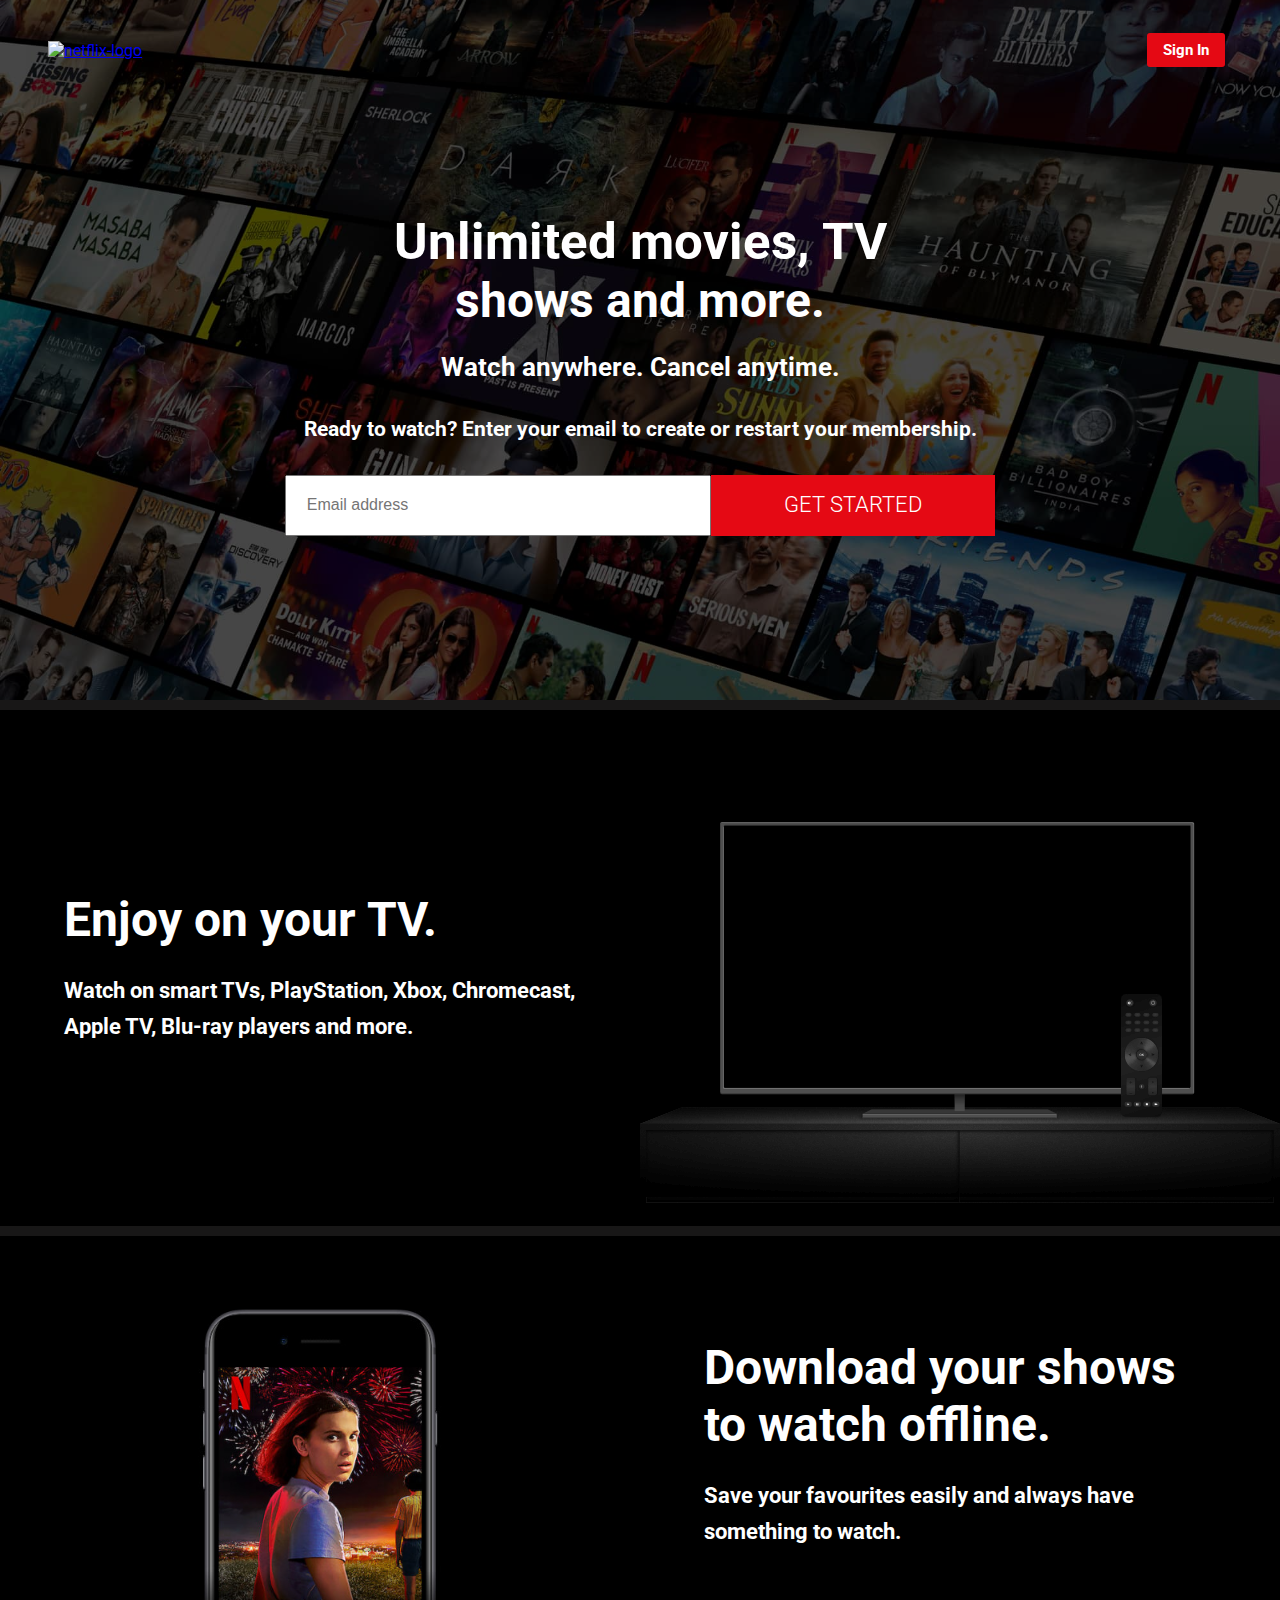
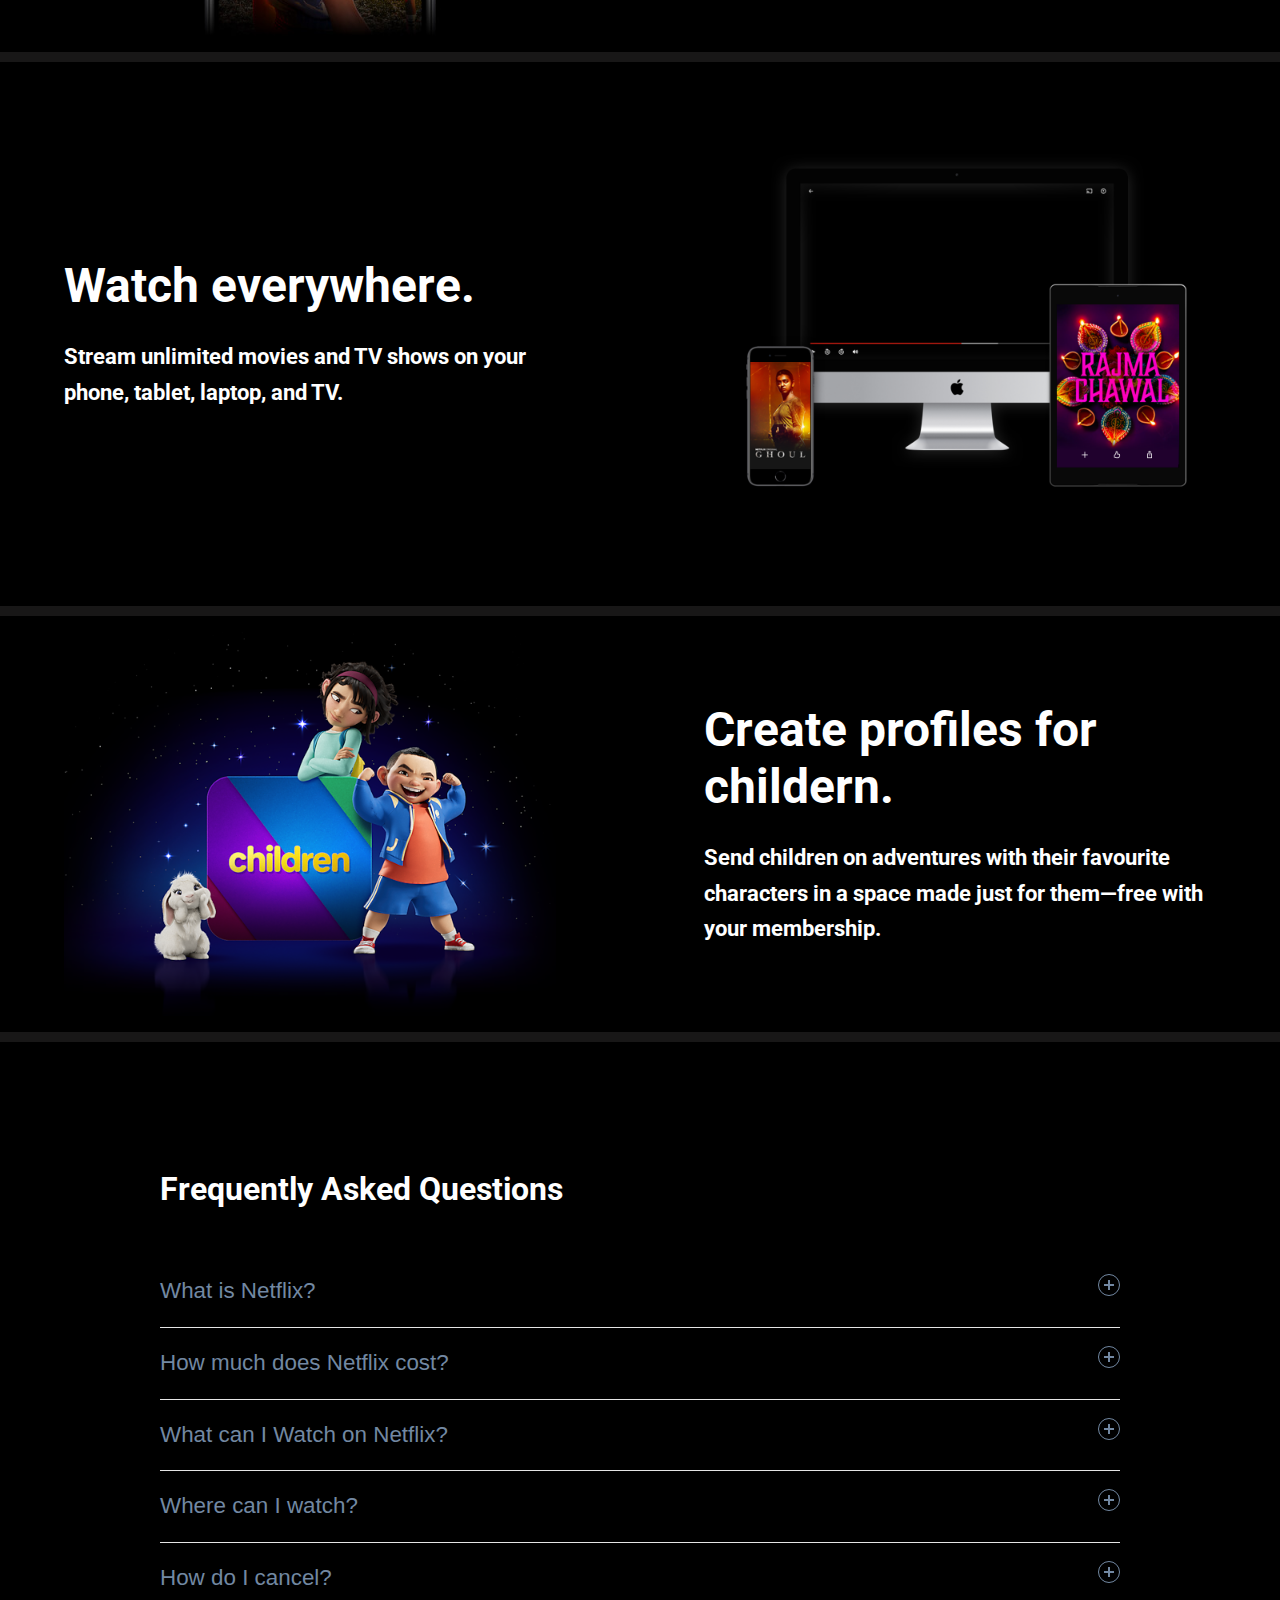
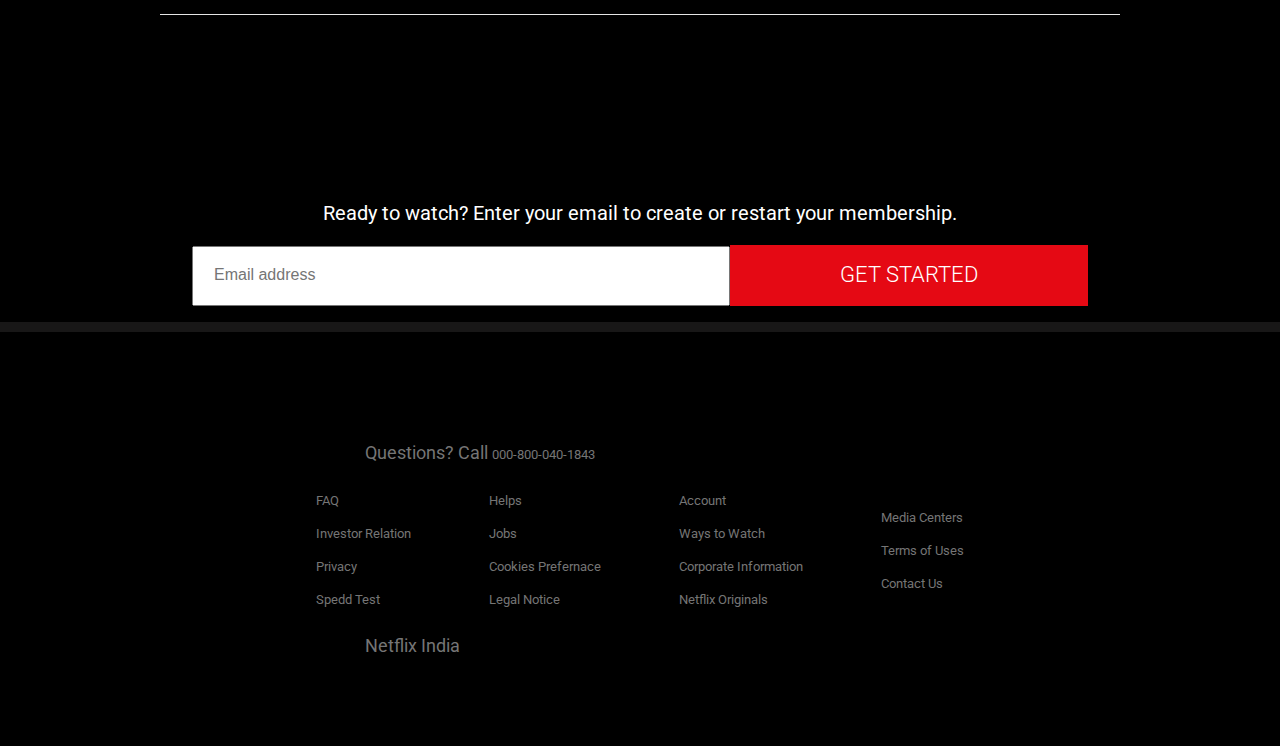
==== commit ad08bcb3: "New PR on added sign up page" ====
--- a/index.html
+++ b/index.html
@@ -37,7 +37,7 @@
         </h5>
       </div>
       <div class="email-input flex">
-        <input type="email" placeholder="Email address" /><a href="" class="btn">Get started</a>
+        <input type="email" placeholder="Email address" /><a href="signup.html" class="btn">Get started</a>
       </div>
     </div>
   </div>
@@ -50,9 +50,7 @@
       </h4>
     </div>
     <div class="img">
-      <video autoplay="" playsinline="" muted="" loop="" height="400px" width="465px">
-        <source src="https://assets.nflxext.com/ffe/siteui/acquisition/ourStory/fuji/desktop/video-tv-in-0819.m4v" type="video/mp4">
-      </video>
+      <img src="assets/tv.png" alt="" />
     </div>
   </section>
   <section class="sec-3 flex">
@@ -60,7 +58,7 @@
       <h1>Download your shows to watch offline.</h1>
       <h4>Save your favourites easily and always have something to watch.</h4>
     </div>
-    <div class="image flex">
+    <div class="img flex">
       <img src="assets/mobile-0819.jpg" alt="" />
     </div>
   </section>
@@ -73,13 +71,8 @@
         and TV.
       </h4>
     </div>
-    <div class="image flex">
-      <div class="img1">
-      <!-- <img src="assets/device-pile-in.png" alt="" /> -->
-      <video autoplay="" playsinline="" muted="" loop="">
-        <source src="https://assets.nflxext.com/ffe/siteui/acquisition/ourStory/fuji/desktop/video-devices-in.m4v" type="video/mp4">
-      </video>
-    </div>
+    <div class="img flex">
+      <img src="assets/device-pile-in.png" alt="" />
     </div>
   </section>
   <section class="sec-3 flex">
@@ -90,7 +83,7 @@
         made just for them—free with your membership.
       </h4>
     </div>
-    <div class="image flex">
+    <div class="img flex">
       <img
         src="assets/AAAABVxdX2WnFSp49eXb1do0euaj-F8upNImjofE77XStKhf5kUHG94DPlTiGYqPeYNtiox-82NWEK0Ls3CnLe3WWClGdiJP.png"
         alt="" />
@@ -134,7 +127,7 @@
         </div>
         <div class="accordion-item">
           <button id="accordion-button-3" aria-expanded="false">
-            <span class="accordion-title">What I can watch on Netflix?</span>
+            <span class="accordion-title">What can I Watch on Netflix?</span>
             <span class="icon" aria-hidden="true"></span>
           </button>
           <div class="accordion-content">
@@ -165,19 +158,6 @@
           </div>
         </div>
         <div class="accordion-item">
-          <button id="accordion-button-4" aria-expanded="false">
-            <span class="accordion-title">How can I change my Netflix membership plan?</span>
-            <span class="icon" aria-hidden="true"></span>
-          </button>
-          <div class="accordion-content">
-            <p>
-              To change your Netflix streaming, 
-              go to your account page and select ‘Change Plan’ to view the available streaming plans. 
-              Then make your choice.
-            </p>
-          </div>
-        </div>
-        <div class="accordion-item">
           <button id="accordion-button-5" aria-expanded="false">
             <span class="accordion-title">How do I cancel?</span>
             <span class="icon" aria-hidden="true"></span>
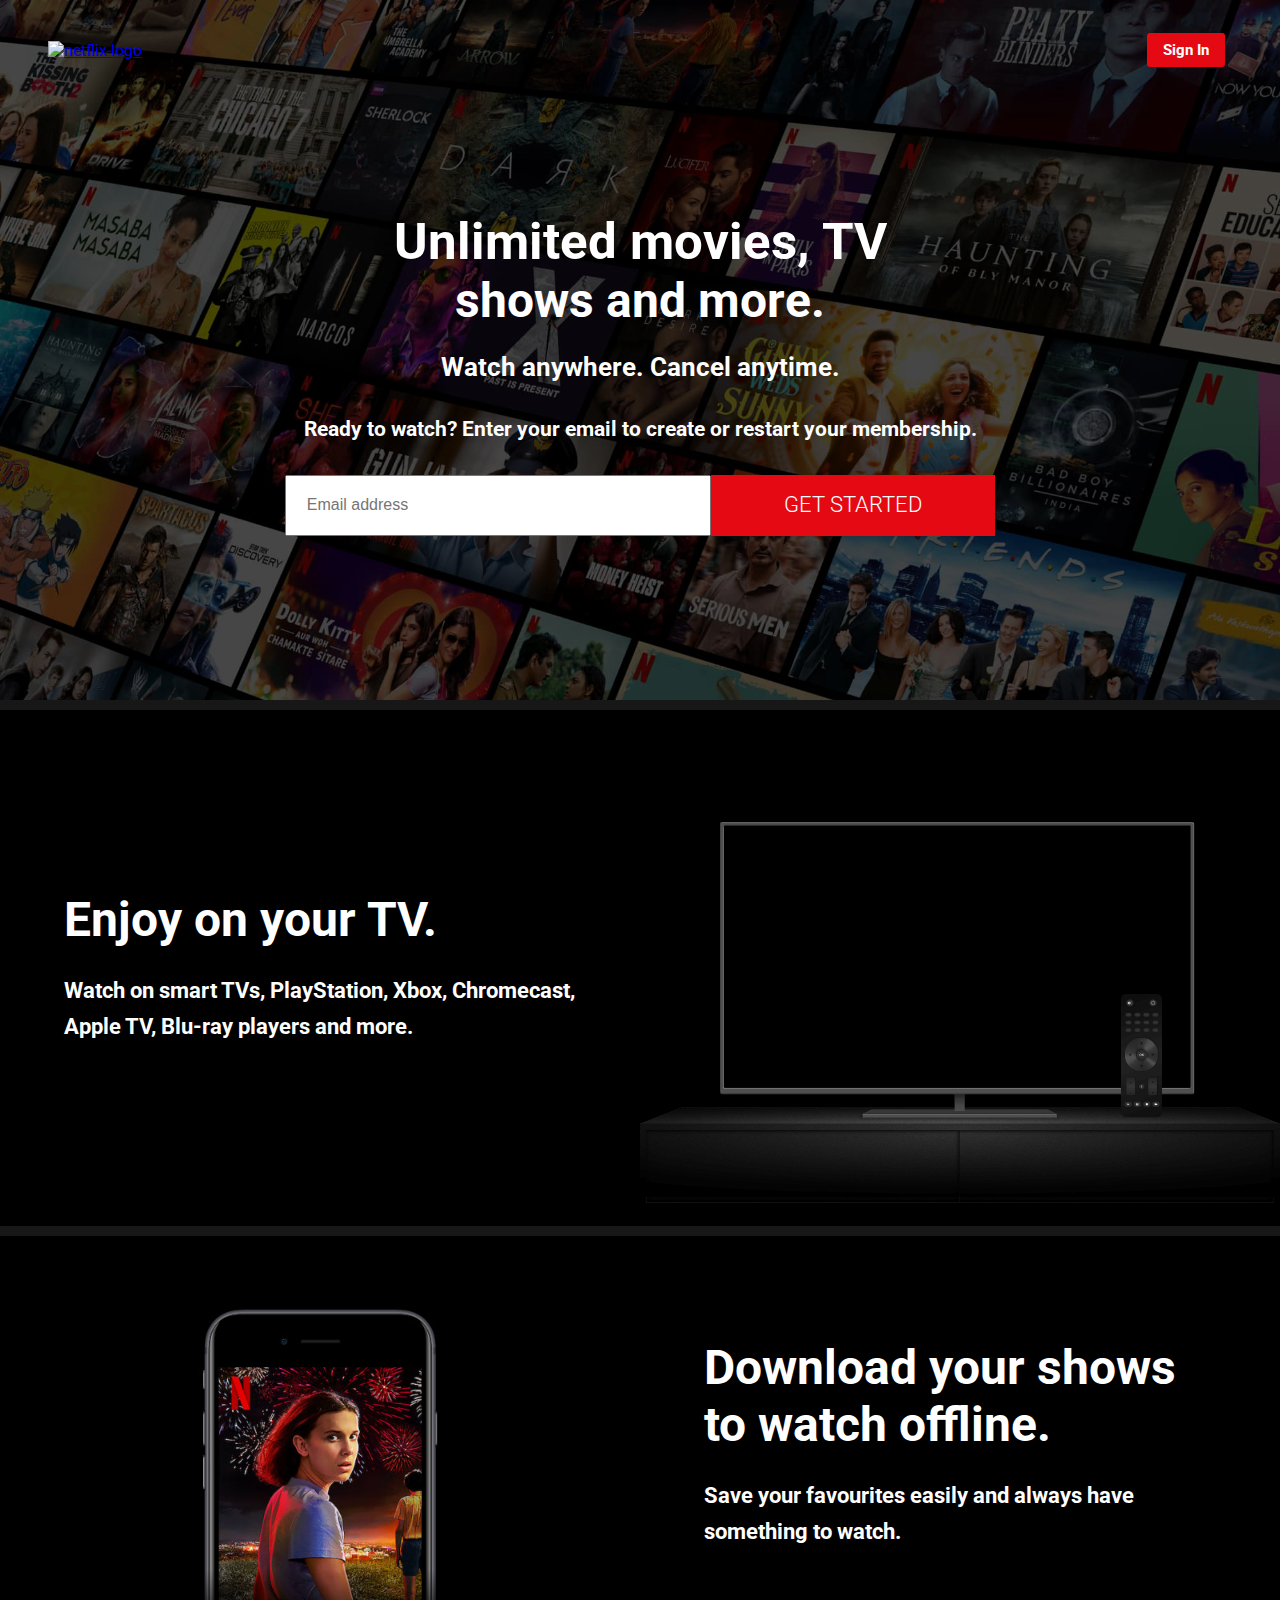
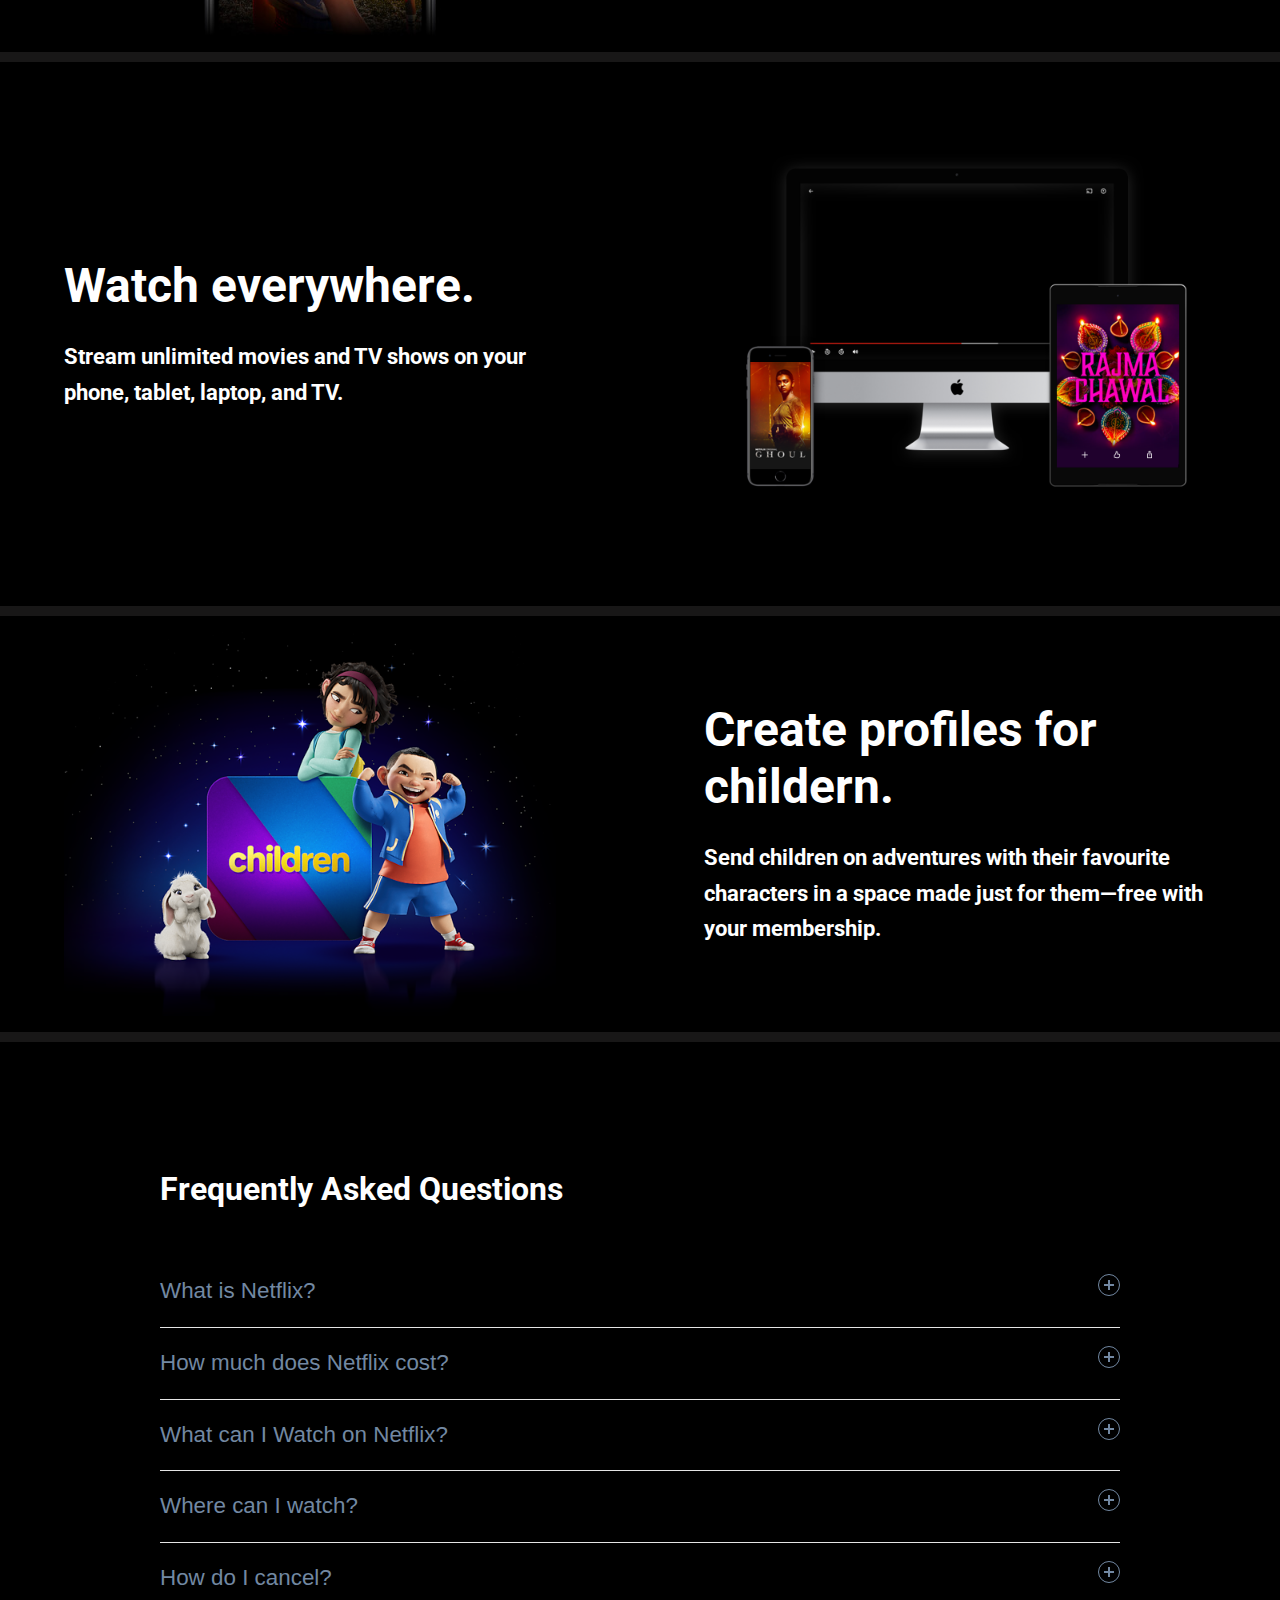
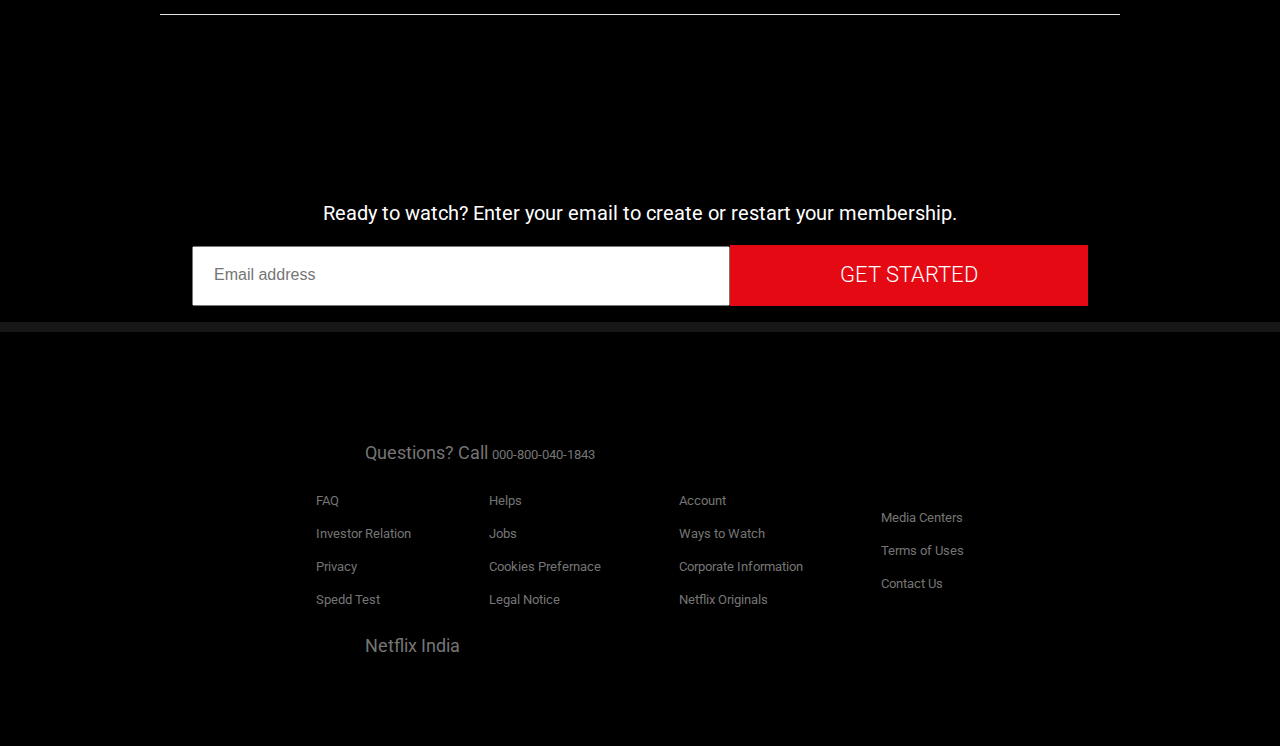
==== commit e2e7ff8e: "Merge 0cb2a8f2118807473e6ffc65623ec6b478fb976f into df8c29b04aa0ce84190a25ae4b5eec3e933da570" ====
--- a/index.html
+++ b/index.html
@@ -37,7 +37,7 @@
         </h5>
       </div>
       <div class="email-input flex">
-        <input type="email" placeholder="Email address" /><a href="signup.html" class="btn">Get started</a>
+        <input type="email" placeholder="Email address" /><a href="" class="btn">Get started</a>
       </div>
     </div>
   </div>
--- a/css/style.css
+++ b/css/style.css
@@ -100,7 +100,7 @@
   padding-bottom: 1.2rem;
   font-size: 1.4rem;
   text-transform: uppercase;
-  font-weight: 302;
+  font-weight: 300;
   text-align: center;
 }
 .sec-2 {
@@ -578,4 +578,4 @@
 
 /* .sign-up-div{
   margin-top: 2%;
-} */
+} */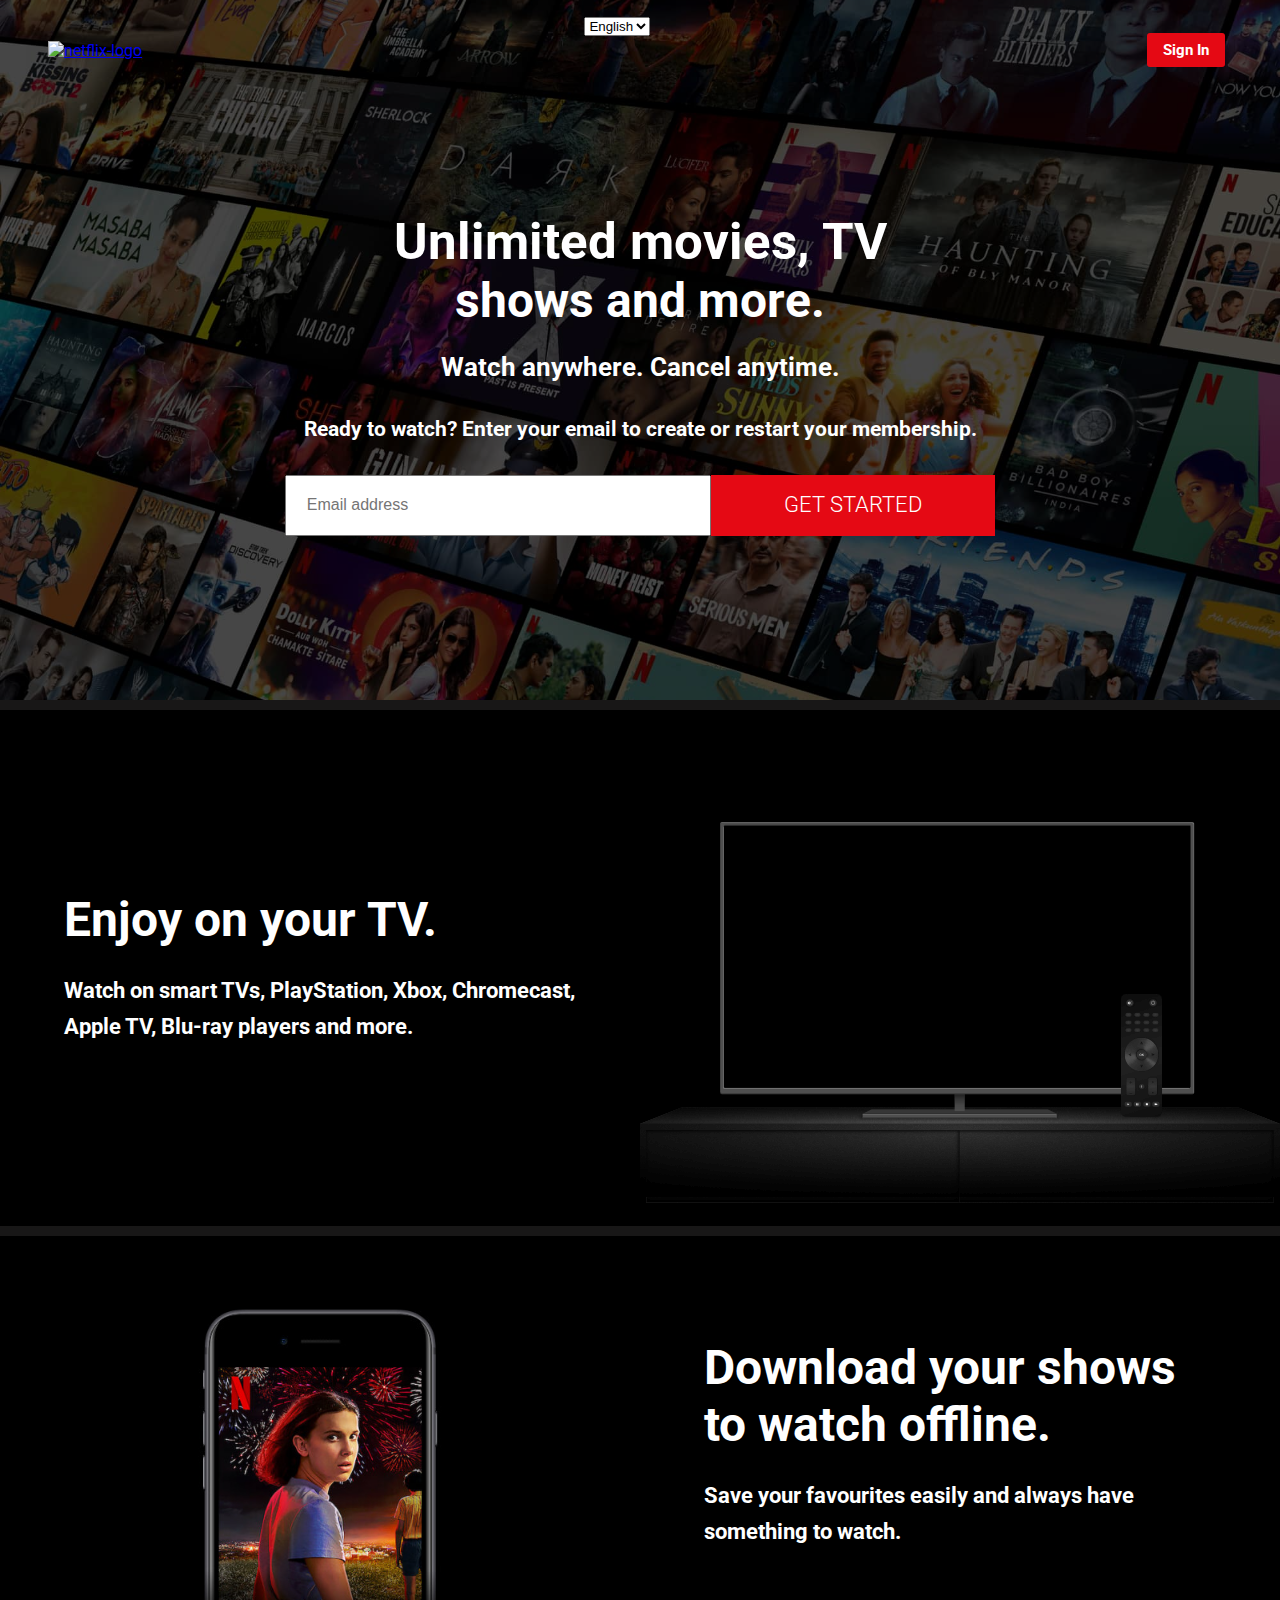
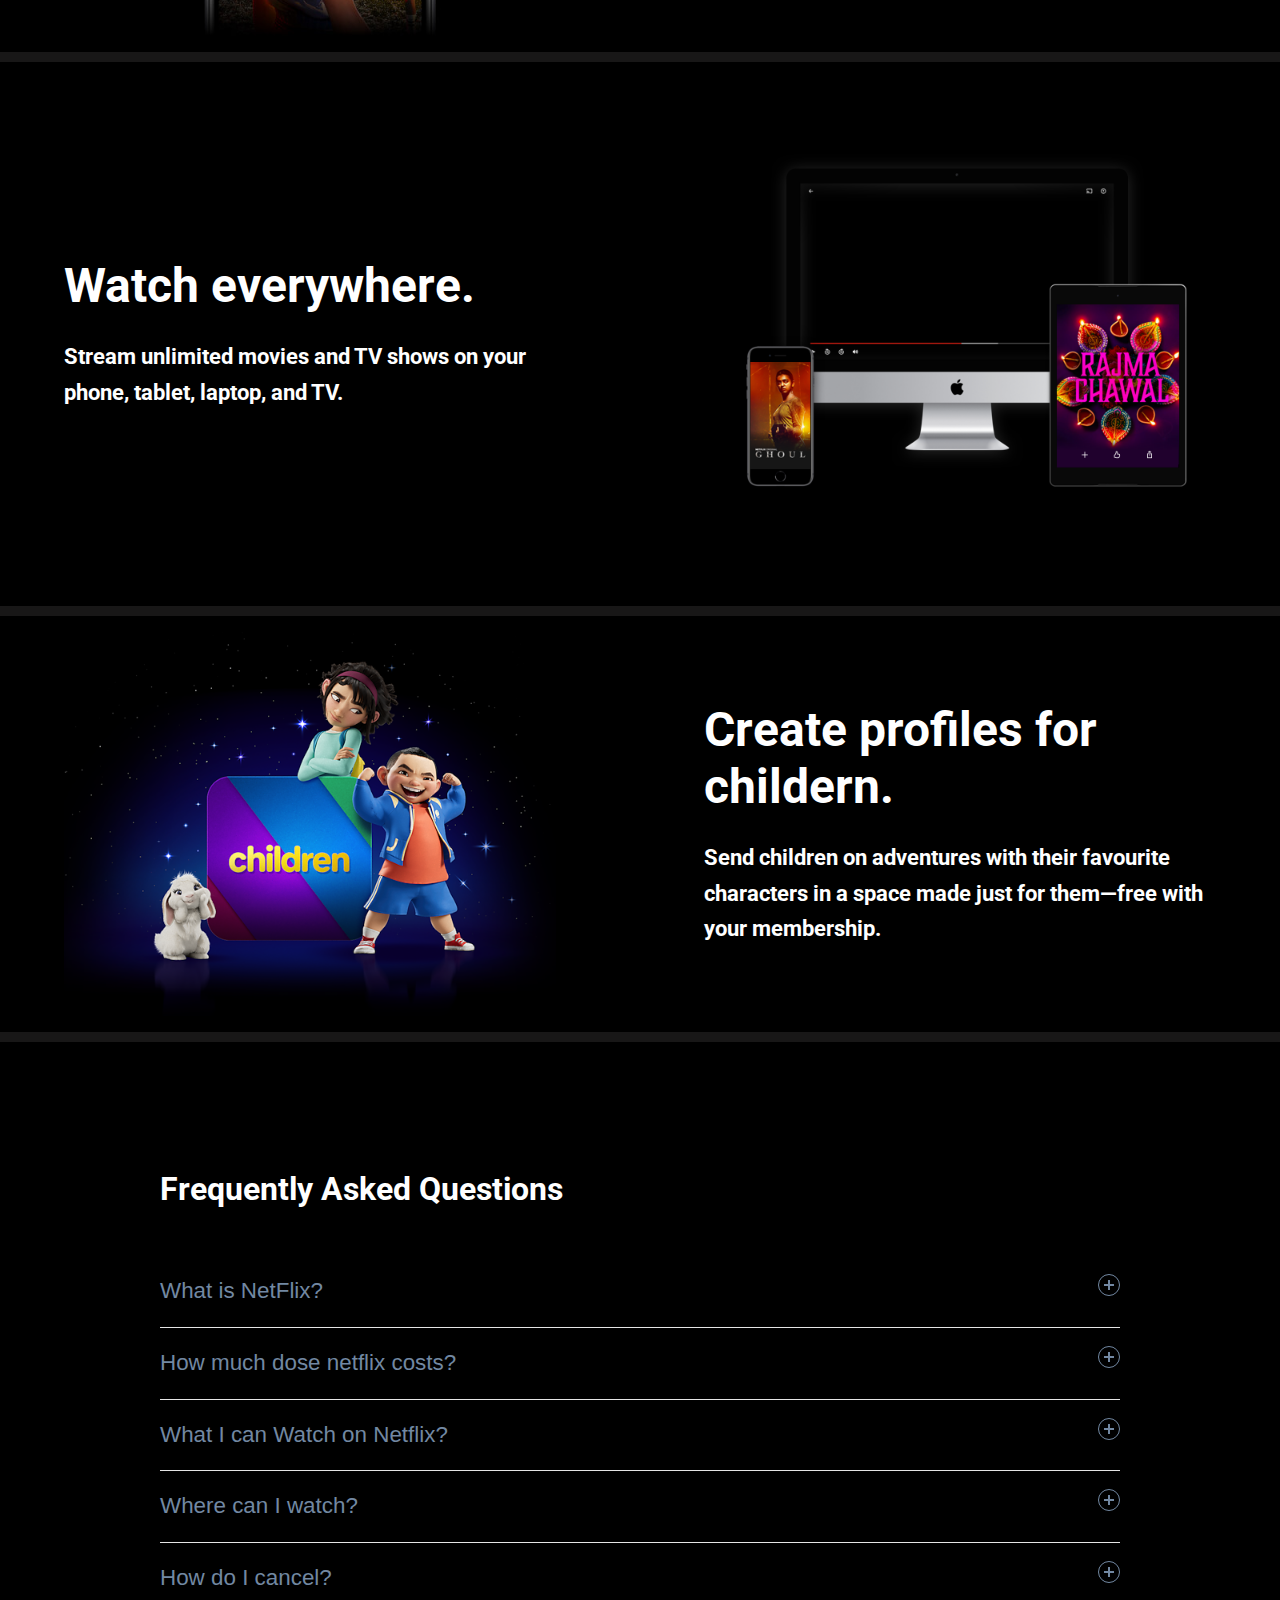
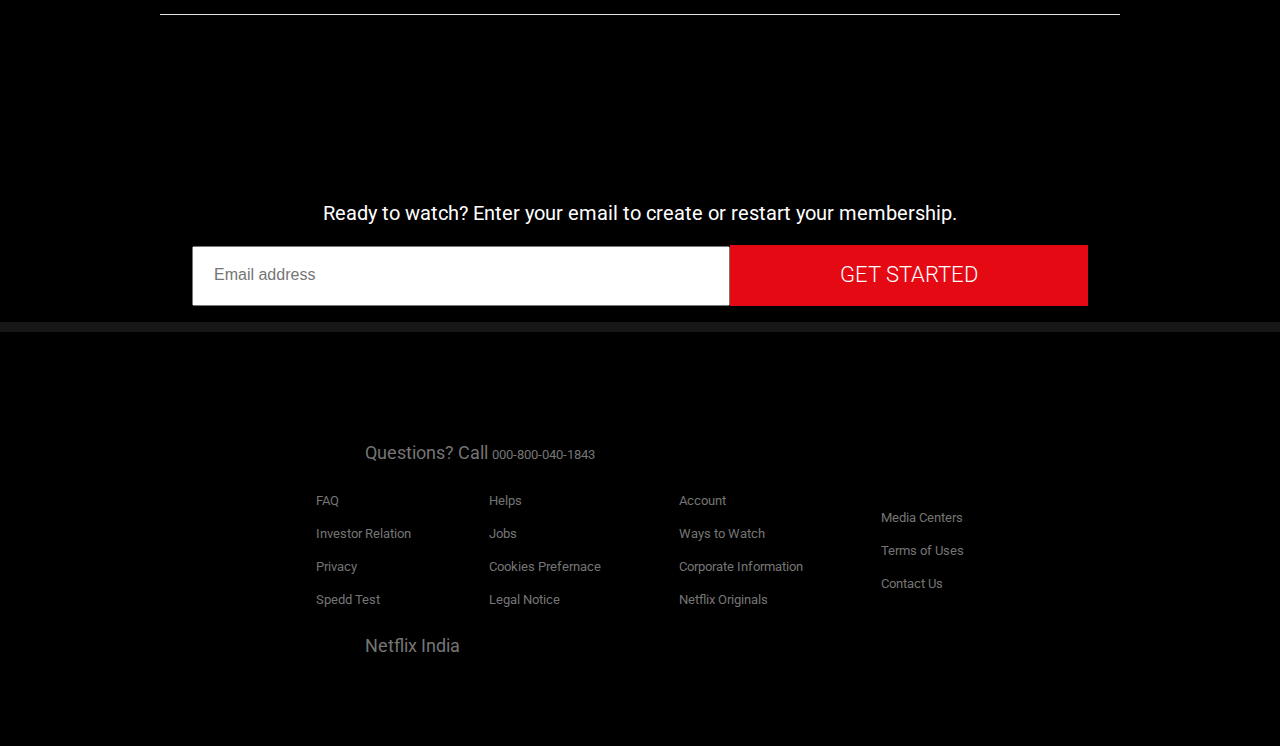
==== commit bc517e10: "Update index.html" ====
--- a/index.html
+++ b/index.html
@@ -19,6 +19,16 @@
         <a href="./index.html">
           <img src="https://www.freepnglogos.com/uploads/netflix-logo-0.png" alt="netflix-logo" /></a>
       </div>
+      
+   <div class="language">
+     <div class="select">
+       <select>
+         <option value="0">English</option>
+         <option value="1">हिंदी</option>
+       </select>
+     </div>
+    </div>
+      
       <div class="signin flex">
         <a href="./signin.html" class="btn">Sign In</a>
       </div>
@@ -96,7 +106,7 @@
       <div class="accordion">
         <div class="accordion-item">
           <button id="accordion-button-1" aria-expanded="false">
-            <span class="accordion-title">What is Netflix?</span>
+            <span class="accordion-title">What is NetFlix?</span>
             <span class="icon" aria-hidden="true"></span>
           </button>
           <div class="accordion-content">
@@ -114,7 +124,7 @@
         </div>
         <div class="accordion-item">
           <button id="accordion-button-2" aria-expanded="false">
-            <span class="accordion-title">How much does Netflix cost?</span>
+            <span class="accordion-title">How much dose netflix costs?</span>
             <span class="icon" aria-hidden="true"></span>
           </button>
           <div class="accordion-content">
@@ -127,7 +137,7 @@
         </div>
         <div class="accordion-item">
           <button id="accordion-button-3" aria-expanded="false">
-            <span class="accordion-title">What can I Watch on Netflix?</span>
+            <span class="accordion-title">What I can Watch on Netflix?</span>
             <span class="icon" aria-hidden="true"></span>
           </button>
           <div class="accordion-content">
@@ -223,4 +233,4 @@
   <script src="js/index.js"></script>
 </body>
 
-</html>+</html>
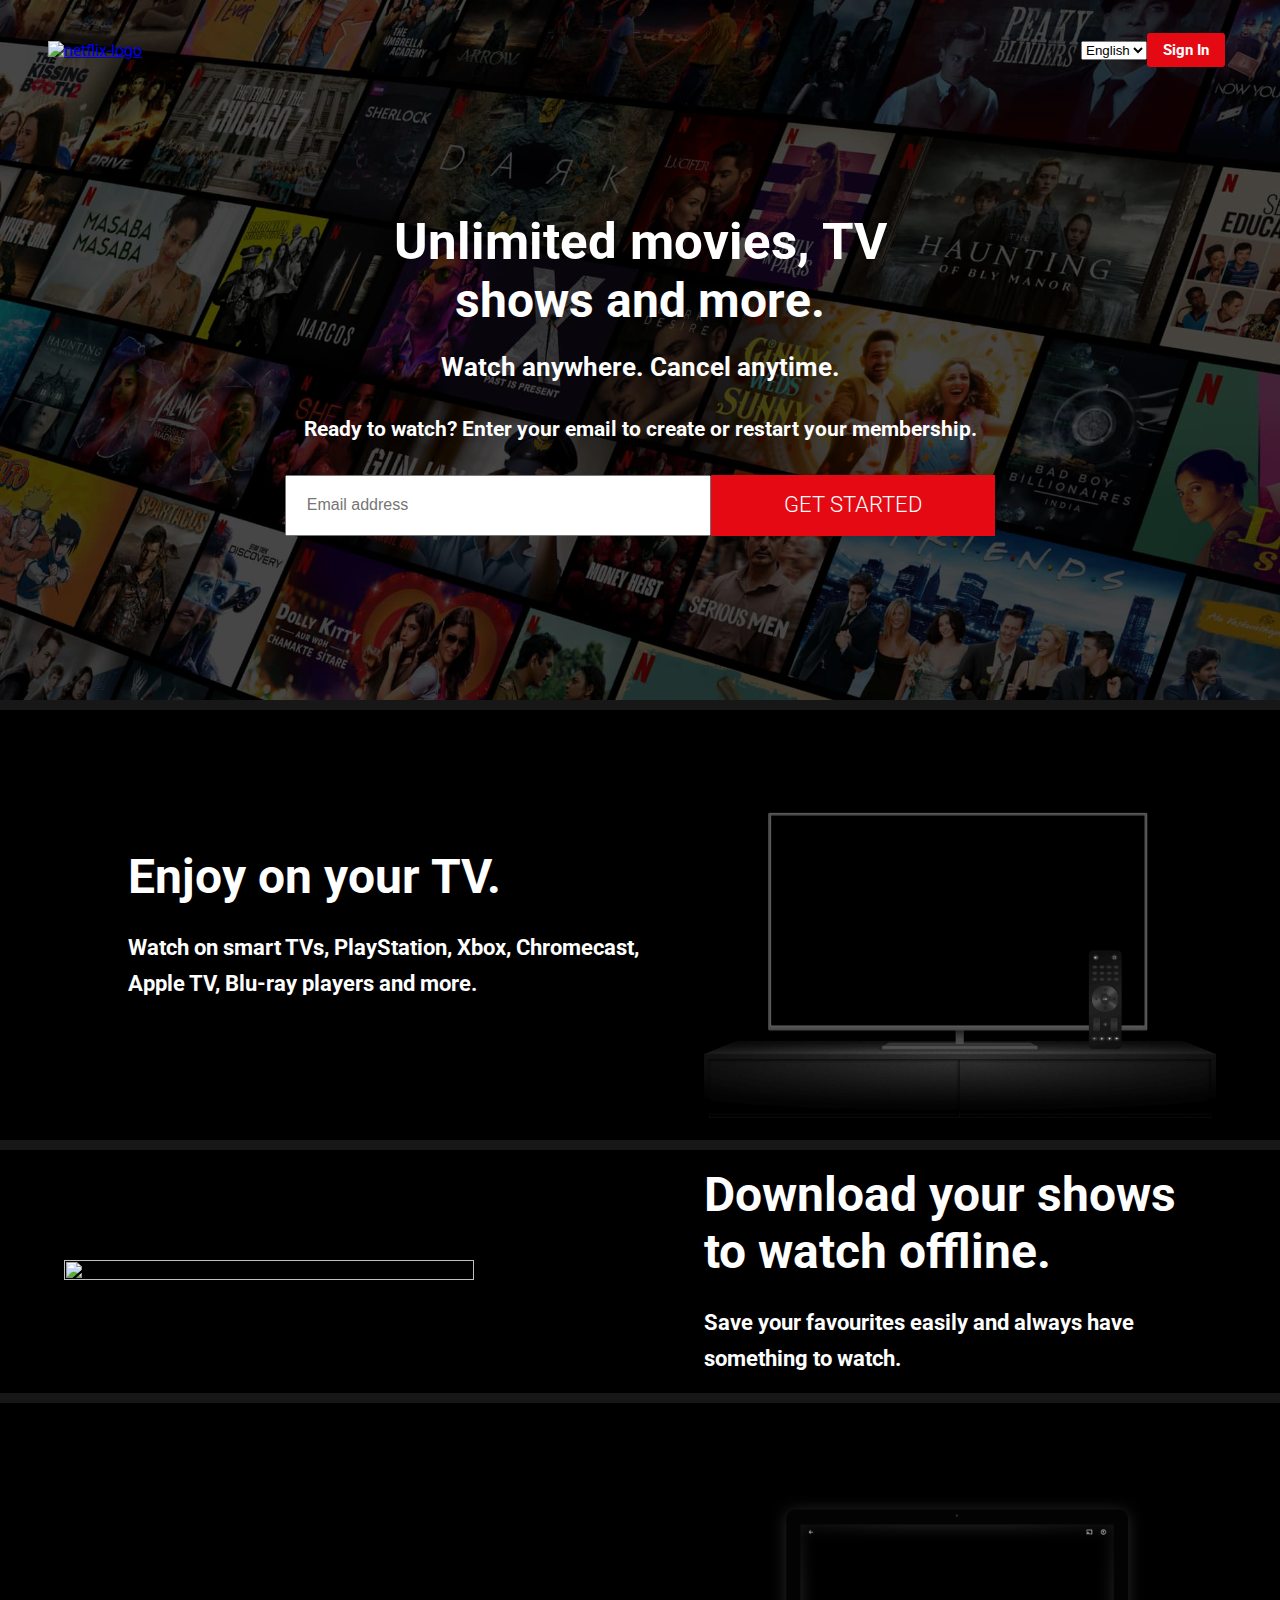
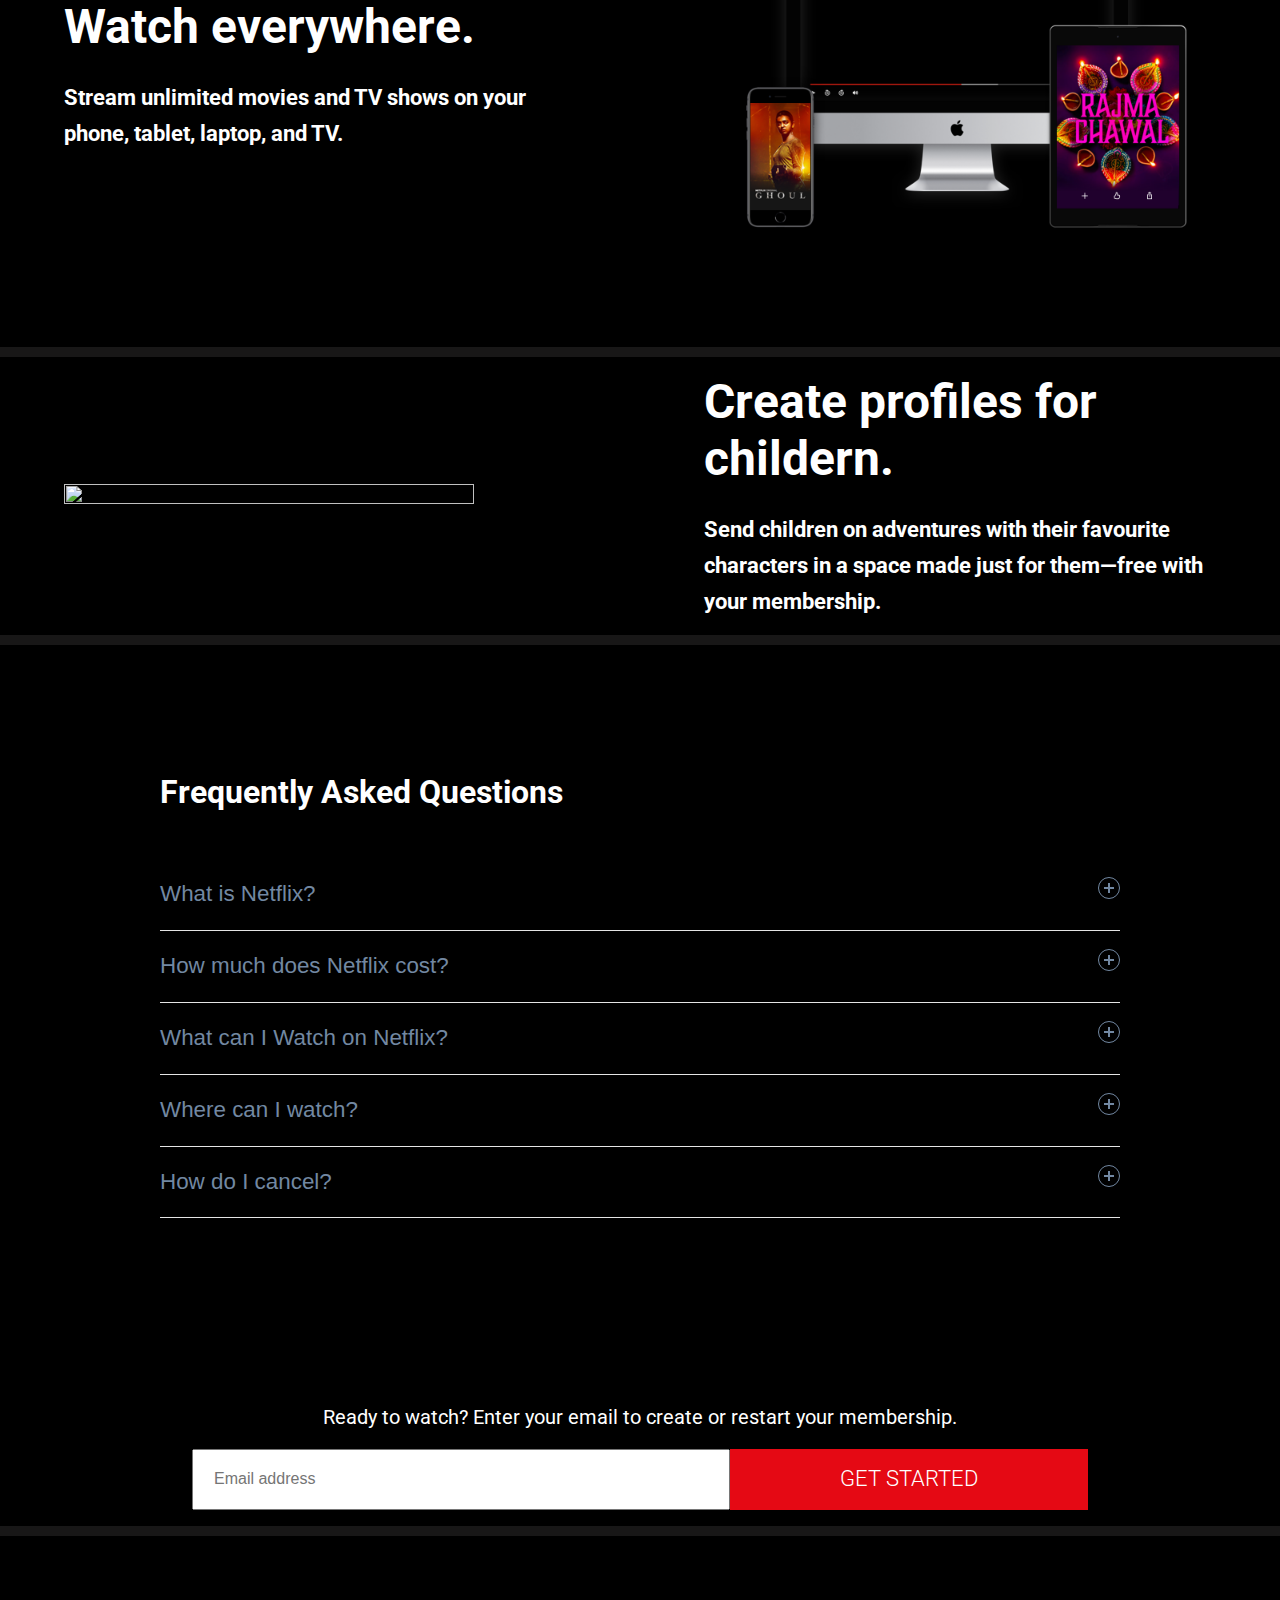
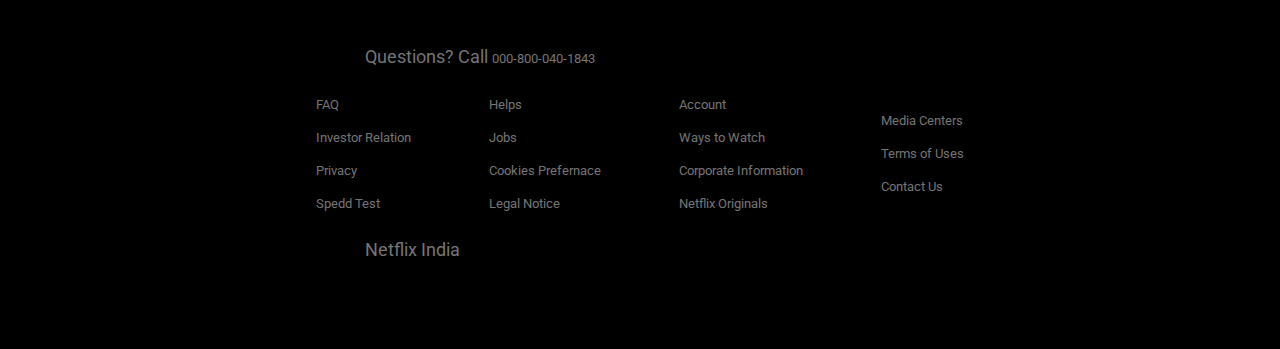
==== commit 6ccdd70f: "Merge pull request #87 from shrutiiaroraaa/main" ====
--- a/index.html
+++ b/index.html
@@ -1,236 +1,260 @@
 <!DOCTYPE html>
 <html lang="en">
-
-<head>
-  <meta charset="UTF-8" />
-  <meta name="viewport" content="width=device-width, initial-scale=1.0" />
-  <title>NETFLIX UI CLONE</title>
-  <link rel="stylesheet" href="css/style.css" />
-  <link rel="shortcut icon" href="assets/favicon.svg" type="image/x-icon" />
-
-  <link rel="stylesheet" href="https://pro.fontawesome.com/releases/v5.10.0/css/all.css" />
-  <link rel="stylesheet" href="https://cdnjs.cloudflare.com/ajax/libs/font-awesome/4.7.0/css/font-awesome.min.css" />
-</head>
-
-<body>
-  <div class="container">
-    <nav class="navbar">
-      <div class="logo flex">
-        <a href="./index.html">
-          <img src="https://www.freepnglogos.com/uploads/netflix-logo-0.png" alt="netflix-logo" /></a>
-      </div>
-      
-   <div class="language">
-     <div class="select">
-       <select>
-         <option value="0">English</option>
-         <option value="1">हिंदी</option>
-       </select>
-     </div>
+  <head>
+    <meta charset="UTF-8" />
+    <meta name="viewport" content="width=device-width, initial-scale=1.0" />
+    <title>NETFLIX UI CLONE</title>
+    <link rel="stylesheet" href="css/style.css" />
+    <link rel="shortcut icon" href="assets/favicon.svg" type="image/x-icon" />
+
+    <link
+      rel="stylesheet"
+      href="https://pro.fontawesome.com/releases/v5.10.0/css/all.css"
+    />
+    <link
+      rel="stylesheet"
+      href="https://cdnjs.cloudflare.com/ajax/libs/font-awesome/4.7.0/css/font-awesome.min.css"
+    />
+  </head>
+
+  <body>
+    <header>
+     
+    <div class="container">
+      <nav class="navbar navbar-expand-lg navbar-dark fixed-top">
+        <div class="logo flex">
+          <a href="./index.html">
+            <img
+              src="https://www.freepnglogos.com/uploads/netflix-logo-0.png"
+              alt="netflix-logo"
+          /></a>
+        </div>
+        <div class="signin flex">
+            <select class="lang-select" name="lang" id="lang">
+              <option value="english">English</option>
+              <option value="hindi">हिन्दी</option>
+            </select>
+          <a href="./signin.html" id="sign-in-btn" class="btn">Sign In</a>
+        </div>
+      </nav>
+      <div class="arrow-btn" id="myDIV">
+        <a href="#"><span class="fas fa-angle-up"></span></a>
+      </div>
+      <div class="main-text flex">
+        <div class="sec-1">
+          <h1 id="main-text-h1">Unlimited movies, TV</h1>
+          <h2 id="main-text-h2">shows and more.</h2>
+          <h4 id="main-text-h4">Watch anywhere. Cancel anytime.</h4>
+          <h5 id="main-text-h5">
+            Ready to watch? Enter your email to create or restart your
+            membership.
+          </h5>
+        </div>
+        <div class="email-input flex">
+          <input type="email" placeholder="Email address" /><a
+            href=""
+            class="btn"
+            id="email-btn"
+            >Get started</a
+          >
+        </div>
+      </div>
     </div>
-      
-      <div class="signin flex">
-        <a href="./signin.html" class="btn">Sign In</a>
-      </div>
-    </nav>
-    <div class="arrow-btn" id="myDIV">
-      <a href="#"><span class="fas fa-angle-up"></span></a>
-    </div>
-    <div class="main-text flex">
-      <div class="sec-1">
-        <h1>Unlimited movies, TV</h1>
-        <h2>shows and more.</h2>
-        <h4>Watch anywhere. Cancel anytime.</h4>
-        <h5>
-          Ready to watch? Enter your email to create or restart your
-          membership.
-        </h5>
-      </div>
-      <div class="email-input flex">
-        <input type="email" placeholder="Email address" /><a href="" class="btn">Get started</a>
-      </div>
-    </div>
-  </div>
-  <section class="sec-2 flex">
-    <div class="enjoy-text flex">
-      <h1>Enjoy on your TV.</h1>
-      <h4>
-        Watch on smart TVs, PlayStation, Xbox, Chromecast, Apple TV, Blu-ray
-        players and more.
-      </h4>
-    </div>
-    <div class="img">
-      <img src="assets/tv.png" alt="" />
-    </div>
-  </section>
-  <section class="sec-3 flex">
-    <div class="download-text flex">
-      <h1>Download your shows to watch offline.</h1>
-      <h4>Save your favourites easily and always have something to watch.</h4>
-    </div>
-    <div class="img flex">
-      <img src="assets/mobile-0819.jpg" alt="" />
-    </div>
-  </section>
-
-  <section class="sec-3 flex sec-4">
-    <div class="download-text flex">
-      <h1>Watch everywhere.</h1>
-      <h4>
-        Stream unlimited movies and TV shows on your phone, tablet, laptop,
-        and TV.
-      </h4>
-    </div>
-    <div class="img flex">
-      <img src="assets/device-pile-in.png" alt="" />
-    </div>
-  </section>
-  <section class="sec-3 flex">
-    <div class="download-text flex">
-      <h1>Create profiles for childern.</h1>
-      <h4>
-        Send children on adventures with their favourite characters in a space
-        made just for them—free with your membership.
-      </h4>
-    </div>
-    <div class="img flex">
-      <img
-        src="assets/AAAABVxdX2WnFSp49eXb1do0euaj-F8upNImjofE77XStKhf5kUHG94DPlTiGYqPeYNtiox-82NWEK0Ls3CnLe3WWClGdiJP.png"
-        alt="" />
-    </div>
-  </section>
-
-  <section class="sec-5">
-    <div class="container1">
-      <h1>Frequently Asked Questions</h1>
-      <div class="accordion">
-        <div class="accordion-item">
-          <button id="accordion-button-1" aria-expanded="false">
-            <span class="accordion-title">What is NetFlix?</span>
-            <span class="icon" aria-hidden="true"></span>
-          </button>
-          <div class="accordion-content">
-            <p>
-              Netflix is a streaming service that offers a wide variety of
-              award-winning TV shows, movies, anime, documentaries and more –
-              on thousands of internet-connected devices.<br />
-
-              You can watch as much as you want, whenever you want, without a
-              single ad – all for one low monthly price. There's always
-              something new to discover, and new TV shows and movies are added
-              every week!
-            </p>
-          </div>
-        </div>
-        <div class="accordion-item">
-          <button id="accordion-button-2" aria-expanded="false">
-            <span class="accordion-title">How much dose netflix costs?</span>
-            <span class="icon" aria-hidden="true"></span>
-          </button>
-          <div class="accordion-content">
-            <p>
-              Watch Netflix on your smartphone, tablet, Smart TV, laptop, or
-              streaming device, all for one fixed monthly fee. Plans range
-              from ₹ 199 to ₹ 799 a month. No extra costs, no contracts.
-            </p>
-          </div>
-        </div>
-        <div class="accordion-item">
-          <button id="accordion-button-3" aria-expanded="false">
-            <span class="accordion-title">What I can Watch on Netflix?</span>
-            <span class="icon" aria-hidden="true"></span>
-          </button>
-          <div class="accordion-content">
-            <p>
-              Netflix has an extensive library of feature films,
-              documentaries,TV, shows, anime, award-winning Netflix originals,
-              and more. Watch as much as you want, anytime you want.
-            </p>
-          </div>
-        </div>
-        <div class="accordion-item">
-          <button id="accordion-button-4" aria-expanded="false">
-            <span class="accordion-title">Where can I watch?</span>
-            <span class="icon" aria-hidden="true"></span>
-          </button>
-          <div class="accordion-content">
-            <p>
-              Watch anywhere, anytime, on an unlimited number of devices. Sign
-              in with your Netflix account to watch instantly on the web at
-              netflix.com from your personal computer or on any
-              internet-connected device that offers the Netflix app, including
-              smart TVs, smartphones, tablets, streaming media players and
-              game consoles. You can also download your favourite shows with
-              the iOS, Android, or Windows 10 app. Use downloads to watch
-              while you're on the go and without an internet connection. Take
-              Netflix with you anywhere.
-            </p>
-          </div>
-        </div>
-        <div class="accordion-item">
-          <button id="accordion-button-5" aria-expanded="false">
-            <span class="accordion-title">How do I cancel?</span>
-            <span class="icon" aria-hidden="true"></span>
-          </button>
-          <div class="accordion-content">
-            <p>
-              Netflix is flexible. There are no annoying contracts and no
-              commitments. You can easily cancel your account online in two
-              clicks. There are no cancellation fees – start or stop your
-              account anytime.
-            </p>
-          </div>
-        </div>
-      </div>
-    </div>
-    <div class="text flex">
-      <p style="font-size: 20px">
-        Ready to watch? Enter your email to create or restart your membership.
-      </p>
-      <div class="email-input flex">
-        <input type="email" placeholder="Email address" /><a href="" class="btn">Get started</a>
-      </div>
-    </div>
-  </section>
-
-  <footer class="flex">
-    <div class="div flex">
-      <p>Questions? Call <a href="tel:tel:000-8">000-800-040-1843</a></p>
-    </div>
-    <div class="all-items flex">
-      <div class="ul-1 flex">
-        <ul>
-          <li><a href="#faqs">FAQ</a></li>
-          <li><a href="">Investor Relation</a></li>
-          <li><a href="">Privacy</a></li>
-          <li><a href="">Spedd Test</a></li>
-        </ul>
-        <ul>
-          <li><a href="">Helps</a></li>
-          <li><a href="">Jobs</a></li>
-          <li><a href="">Cookies Prefernace</a></li>
-          <li><a href="">Legal Notice</a></li>
-        </ul>
-      </div>
-      <div class="ul-2 flex">
-        <ul>
-          <li><a href="">Account</a></li>
-          <li><a href="">Ways to Watch</a></li>
-          <li><a href="">Corporate Information</a></li>
-          <li><a href="">Netflix Originals</a></li>
-        </ul>
-        <ul>
-          <li><a href="">Media Centers</a></li>
-          <li><a href="">Terms of Uses</a></li>
-          <li><a href="">Contact Us</a></li>
-        </ul>
-      </div>
-    </div>
-    <div class="india flex">
-      <p>Netflix India</p>
-    </div>
-  </footer>
-  <script src="js/index.js"></script>
-</body>
-
+    <section class="sec-2 flex">
+      <div class="enjoy-text flex">
+        <h1 id="sec-2-h1">Enjoy on your TV.</h1>
+        <h4 id="sec-2-h4">
+          Watch on smart TVs, PlayStation, Xbox, Chromecast, Apple TV, Blu-ray
+          players and more.
+        </h4>
+      </div>
+      <div class="img" style="width: 40%">
+        <img src="assets/tv.png" alt="" />
+      </div>
+      <video auotplay playsinline mute loop>
+        <source
+          src="https://assets.nflxext.com/ffe/siteui/acquisition/ourStory/fuji/desktop/video-tv-in-0819.m4v"
+          type="video/mp4"
+        />
+      </video>
+    </section>
+    <section class="sec-3 flex">
+      <div class="download-text flex">
+        <h1 id="sec-3-h1">Download your shows to watch offline.</h1>
+        <h4 id="sec-3-h4"">Save your favourites easily and always have something to watch.</h4>
+      </div>
+      <div class="img flex">
+        <img src="assets/Capture123.PNG" alt="" />
+      </div>
+    </section>
+
+    <section class="sec-3 flex sec-4">
+      <div class="download-text flex">
+        <h1 id="sec-4-h1">Watch everywhere.</h1>
+        <h4 id="sec-4-h4">
+          Stream unlimited movies and TV shows on your phone, tablet, laptop,
+          and TV.
+        </h4>
+      </div>
+      <div class="img flex">
+        <img src="assets/device-pile-in.png" alt="" />
+      </div>
+      <video auotplay playsinline mute loop>
+        <source
+          src="https://assets.nflxext.com/ffe/siteui/acquisition/ourStory/fuji/desktop/video-devices-in.m4v"
+          type="video/mp4"
+        />
+      </video>
+    </section>
+    <section class="sec-3 flex">
+      <div class="download-text flex">
+        <h1 id="download-text-h1">Create profiles for childern.</h1>
+        <h4 id="download-text-h4"> 
+          Send children on adventures with their favourite characters in a space
+          made just for them—free with your membership.
+        </h4>
+      </div>
+      <div class="img flex">
+        <img src="assets/children.png" alt="" />
+      </div>
+    </section>
+
+    <section class="sec-5">
+      <div class="container1">
+        <h1 id="sec-5-h1">Frequently Asked Questions</h1>
+        <div class="accordion">
+          <div class="accordion-item">
+            <button id="accordion-button-1" aria-expanded="false">
+              <span id="sec-5-span-1" class="accordion-title">What is Netflix?</span>
+              <span class="icon" aria-hidden="true"></span>
+            </button>
+            <div class="accordion-content">
+              <p id="sec-5-p-1">
+                Netflix is a streaming service that offers a wide variety of
+                award-winning TV shows, movies, anime, documentaries and more –
+                on thousands of internet-connected devices.<br />
+
+                You can watch as much as you want, whenever you want, without a
+                single ad – all for one low monthly price. There's always
+                something new to discover, and new TV shows and movies are added
+                every week!
+              </p>
+            </div>
+          </div>
+          <div class="accordion-item">
+            <button id="accordion-button-2" aria-expanded="false">
+              <span id="sec-5-span-2"class="accordion-title">How much does Netflix cost?</span>
+              <span class="icon" aria-hidden="true"></span>
+            </button>
+            <div class="accordion-content">
+              <p id="sec-5-p-2"> 
+                Watch Netflix on your smartphone, tablet, Smart TV, laptop, or
+                streaming device, all for one fixed monthly fee. Plans range
+                from ₹ 199 to ₹ 799 a month. No extra costs, no contracts.
+              </p>
+            </div>
+          </div>
+          <div class="accordion-item">
+            <button id="accordion-button-3" aria-expanded="false">
+              <span id="sec-5-span-3" class="accordion-title">What can I Watch on Netflix?</span>
+              <span class="icon" aria-hidden="true"></span>
+            </button>
+            <div class="accordion-content">
+              <p id="sec-5-p-3">
+                Netflix has an extensive library of feature films,
+                documentaries,TV, shows, anime, award-winning Netflix originals,
+                and more. Watch as much as you want, anytime you want.
+              </p>
+            </div>
+          </div>
+          <div class="accordion-item">
+            <button id="accordion-button-4" aria-expanded="false">
+              <span id="sec-5-span-4" class="accordion-title">Where can I watch?</span>
+              <span class="icon" aria-hidden="true"></span>
+            </button>
+            <div class="accordion-content">
+              <p id="sec-5-p-4">
+                Watch anywhere, anytime, on an unlimited number of devices. Sign
+                in with your Netflix account to watch instantly on the web at
+                netflix.com from your personal computer or on any
+                internet-connected device that offers the Netflix app, including
+                smart TVs, smartphones, tablets, streaming media players and
+                game consoles. You can also download your favourite shows with
+                the iOS, Android, or Windows 10 app. Use downloads to watch
+                while you're on the go and without an internet connection. Take
+                Netflix with you anywhere.
+              </p>
+            </div>
+          </div>
+          <div class="accordion-item">
+            <button id="accordion-button-5" aria-expanded="false">
+              <span id="sec-5-span-5" class="accordion-title">How do I cancel?</span>
+              <span class="icon" aria-hidden="true"></span>
+            </button>
+            <div class="accordion-content">
+              <p id="sec-5-p-5">
+                Netflix is flexible. There are no annoying contracts and no
+                commitments. You can easily cancel your account online in two
+                clicks. There are no cancellation fees – start or stop your
+                account anytime.
+              </p>
+            </div>
+          </div>
+        </div>
+      </div>
+      <div class="text flex">
+        <p id="text-p1" style="font-size: 20px">
+          Ready to watch? Enter your email to create or restart your membership.
+        </p>
+        <div class="email-input flex">
+          <input type="email" placeholder="Email address" /><a
+            href=""
+            class="btn"
+            id="email-btn-2"
+            >Get started</a
+          >
+        </div>
+      </div>
+    </section>
+
+    <footer class="flex">
+      <div class="div flex">
+        <p id="footer-p">Questions? Call <a href="tel:tel:000-8">000-800-040-1843</a></p>
+      </div>
+      <div class="all-items flex">
+        <div class="ul-1 flex">
+          <ul>
+            <li><a id="ul-1-a1" href="#faqs">FAQ</a></li>
+            <li><a id="ul-1-a2" href="">Investor Relation</a></li>
+            <li><a id="ul-1-a3" href="">Privacy</a></li>
+            <li><a id="ul-1-a4" href="">Spedd Test</a></li>
+          </ul>
+          <ul>
+            <li><a id="ul-1-a5" href="">Helps</a></li>
+            <li><a id="ul-1-a6" href="">Jobs</a></li>
+            <li><a id="ul-1-a7" href="">Cookies Prefernace</a></li>
+            <li><a id="ul-1-a8"">Legal Notice</a></li>
+          </ul>
+        </div>
+        <div class="ul-2 flex">
+          <ul>
+            <li><a id="ul-2-a1" href="">Account</a></li>
+            <li><a id="ul-2-a2" href="">Ways to Watch</a></li>
+            <li><a id="ul-2-a3" href="">Corporate Information</a></li>
+            <li><a id="ul-2-a4" href="">Netflix Originals</a></li>
+          </ul>
+          <ul>
+            <li><a id="ul-2-a5" href="">Media Centers</a></li>
+            <li><a id="ul-2-a6" href="">Terms of Uses</a></li>
+            <li><a id="ul-2-a7" href="">Contact Us</a></li>
+          </ul>
+        </div>
+      </div>
+      <div class="india flex">
+        <p id="india">Netflix India</p>
+      </div>
+    </footer>
+    <script src="js/index.js"></script>
+    <script src="js/localization.js"></script>
+  </body>
 </html>
--- a/css/style.css
+++ b/css/style.css
@@ -135,13 +135,24 @@
 .sec-3 .img {
   width: 50%;
 }
-.sec-2 .img img {
+.sec-2 img {
+  position: relative;
   width: 100%;
   height: 100%;
+  z-index: 1;
+  margin-top:2%;
+}
+.sec-2 video {
+  width: 30%;
+  position: absolute;
+  right: 10%;
+  z-index: 0;
 }
 .sec-3 .img img {
   width: 80%;
   height: 80%;
+  position: relative;
+  z-index: 1;
 }
 .sec-3,
 .sec-4 {
@@ -149,6 +160,13 @@
   margin-top: 10px;
   background: black;
   flex-direction: row-reverse;
+}
+.sec-3 video {
+  width: 25%;
+  position: absolute;
+  right: 13%;
+  z-index: 0;
+  margin-top:-6%;
 }
 .sec-4 {
   flex-direction: row;
@@ -564,7 +582,7 @@
   font-size: 25px;
 }
 
-.signup-link{
+.signup-link {
   display: inline;
   text-decoration: none;
   color: #fff;
@@ -575,7 +593,14 @@
   color:#737373;
 }
 
-
 /* .sign-up-div{
   margin-top: 2%;
-} */+} */
+
+form input[type="checkbox"] {
+  cursor: pointer;
+}
+
+form label {
+  cursor: pointer;
+}
